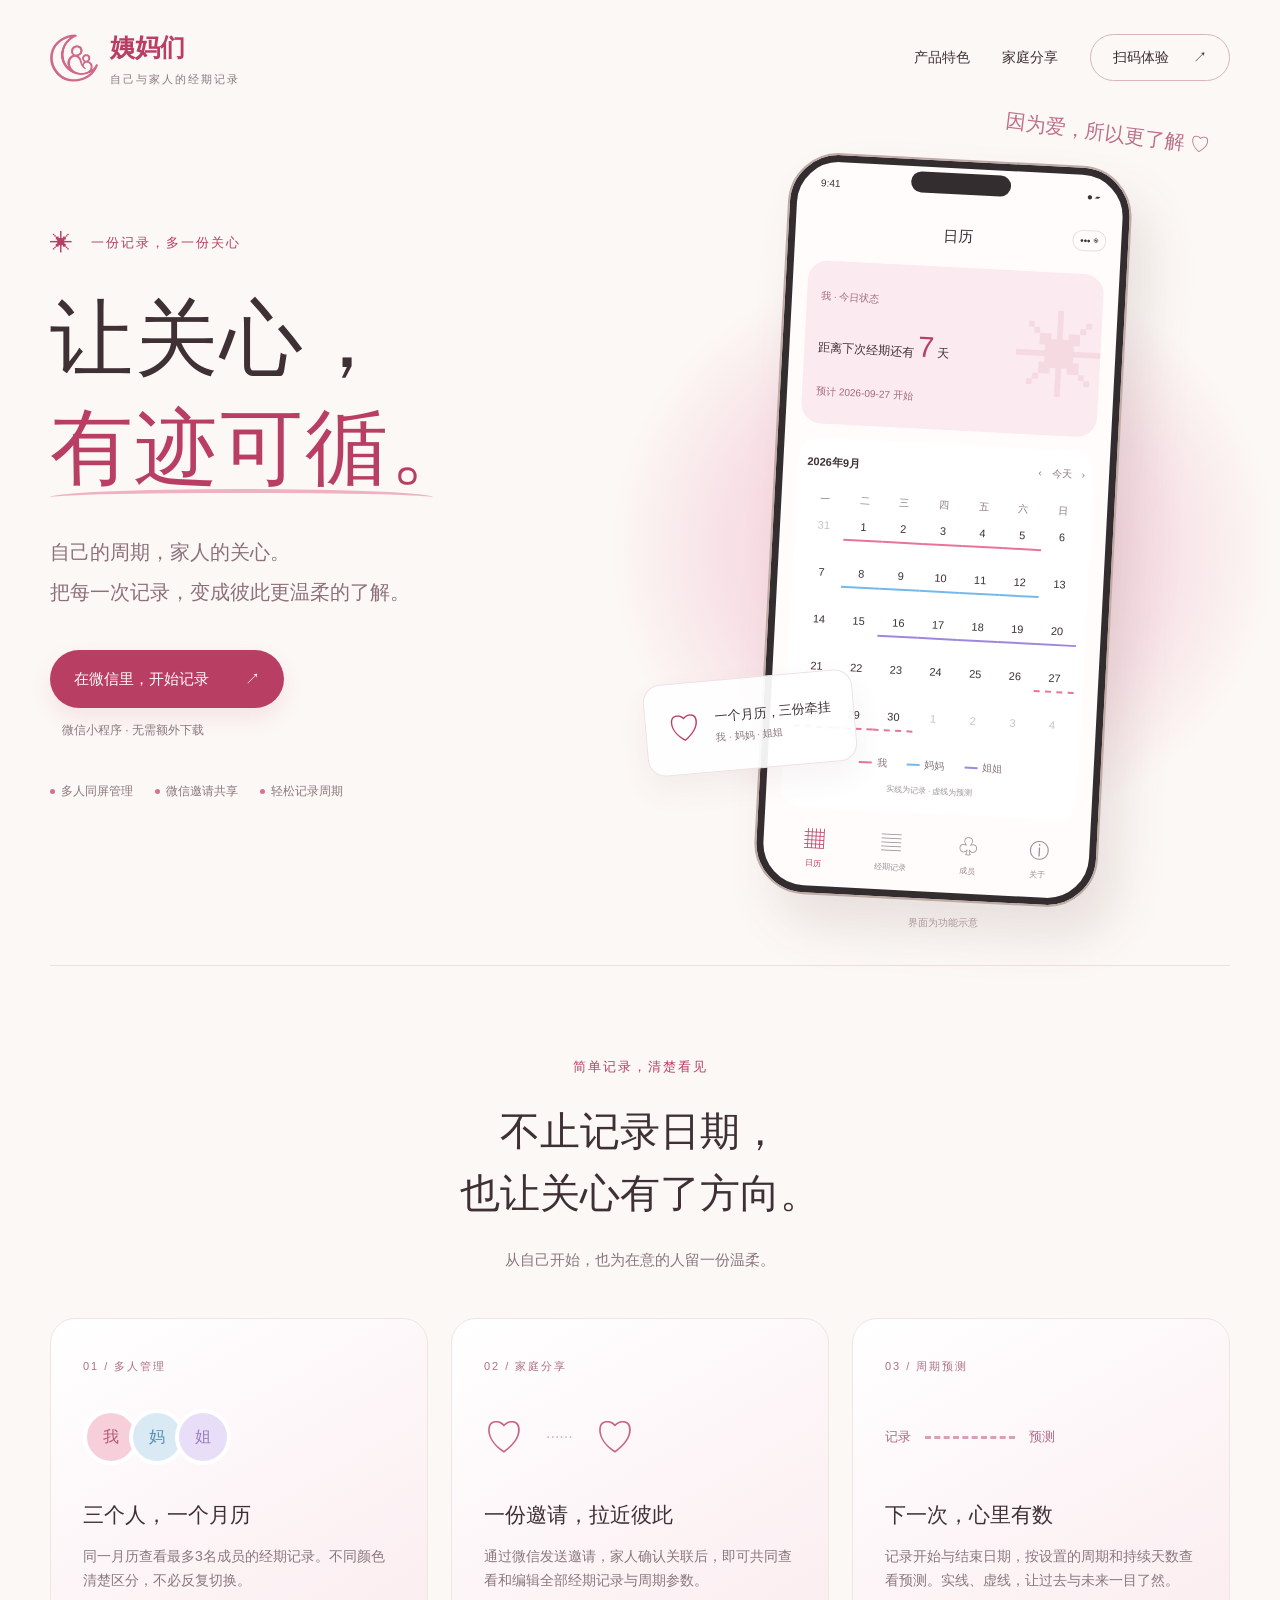
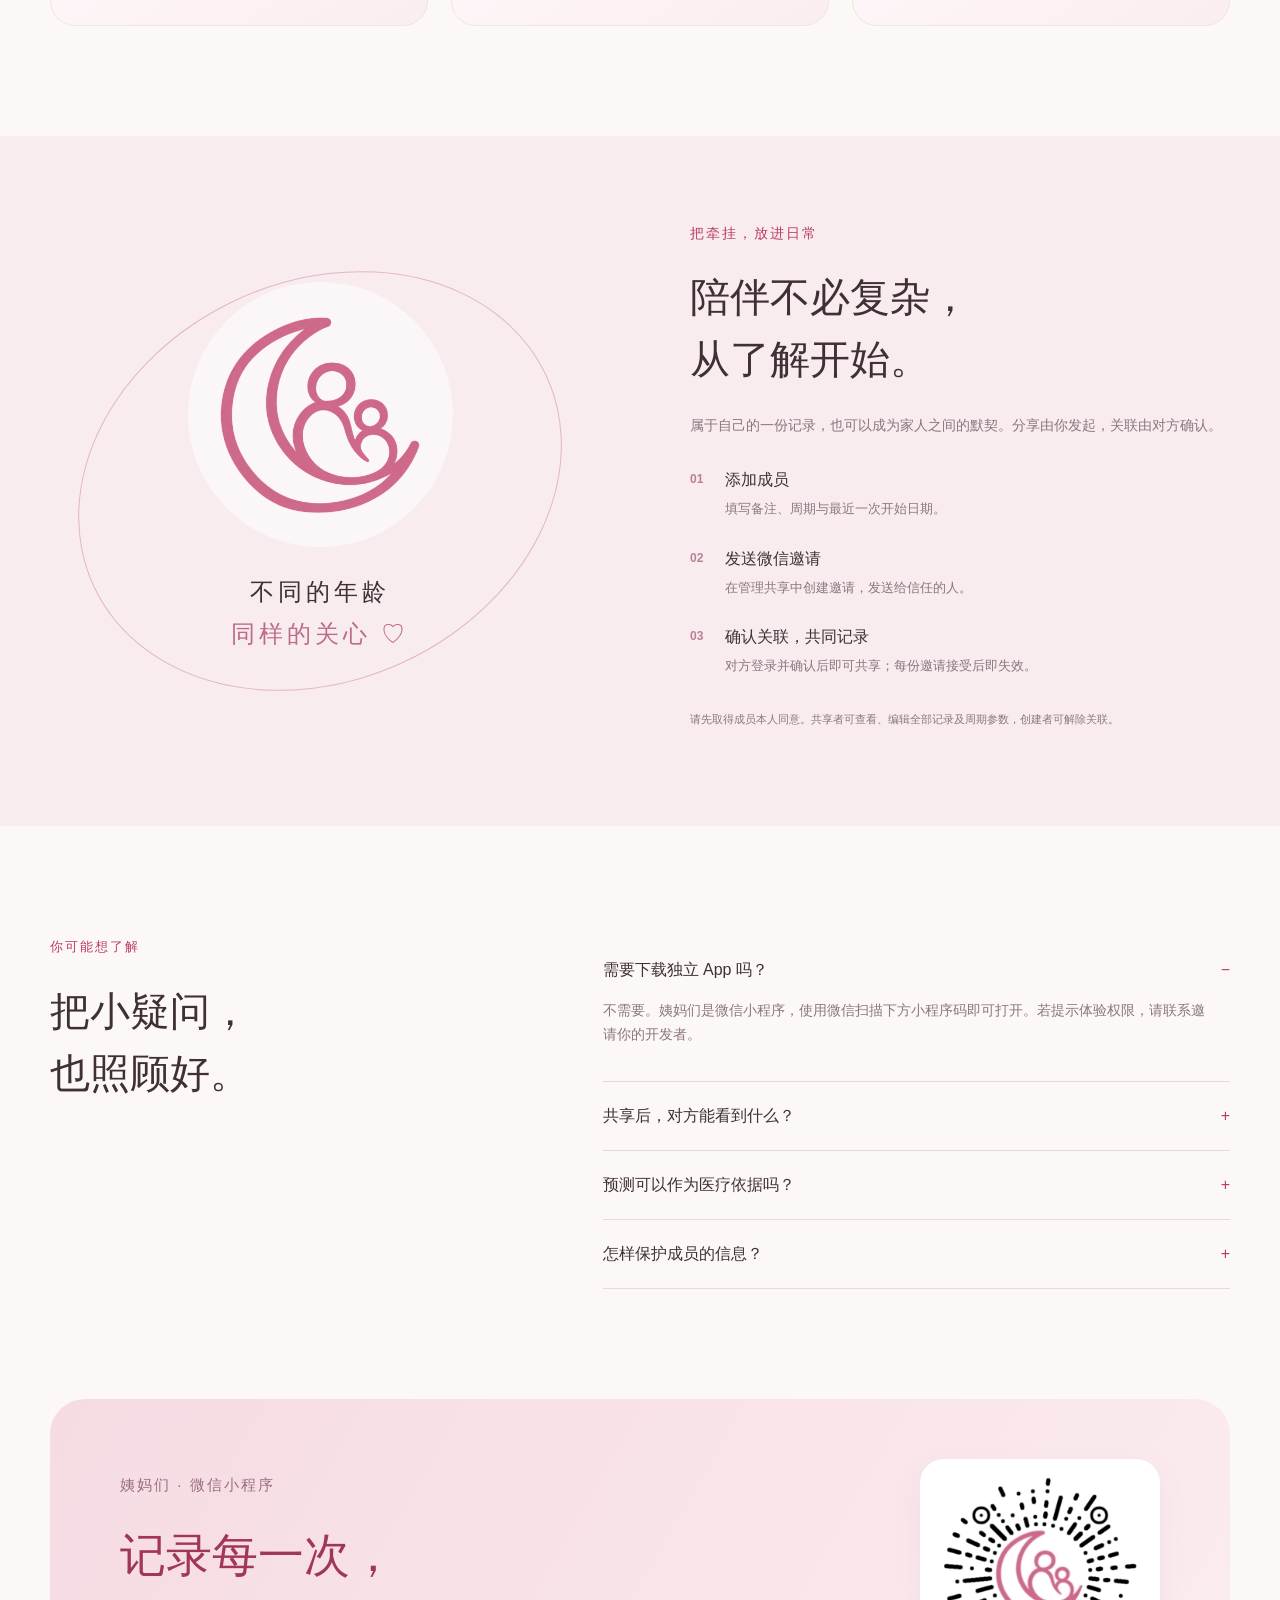
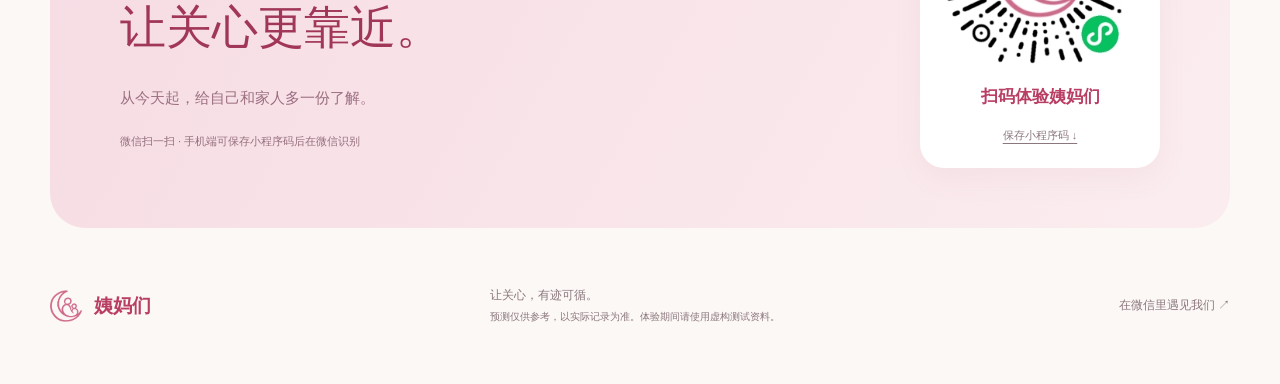
==== index.html @ f2dafbd8 "Launch Aunts product website with responsive design and mini-program code" ====
<!doctype html>
<html lang="zh-CN">
<head>
<meta charset="utf-8"><meta name="viewport" content="width=device-width, initial-scale=1">
<title>姨妈们 · 让关心，有迹可循｜多人经期记录微信小程序</title>
<meta name="description" content="姨妈们是一款温暖简洁的经期记录微信小程序，支持3名成员同屏管理、周期预测与微信邀请共享。记录自己与家人的周期，让关心更贴近。">
<meta name="theme-color" content="#fcf7f4"><link rel="canonical" href="http://aunts.21ido.com/">
<meta property="og:title" content="姨妈们 · 让关心，有迹可循"><meta property="og:description" content="一个月历，记录自己与家人的周期。多人管理，家庭分享。"><meta property="og:type" content="website"><meta property="og:image" content="http://aunts.21ido.com/assets/logo.png">
<link rel="icon" href="assets/logo.png"><link rel="stylesheet" href="styles.css"><script src="app.js" defer></script>
<script type="application/ld+json">{"@context":"https://schema.org","@type":"SoftwareApplication","name":"姨妈们","applicationCategory":"HealthApplication","operatingSystem":"微信","url":"http://aunts.21ido.com/","description":"支持多人管理、家庭分享与周期预测的经期记录微信小程序。"}</script>
</head>
<body>
<header class="header wrap"><a class="brand" href="#" aria-label="姨妈们首页"><img src="assets/logo.png" width="48" height="48" alt="姨妈们月牙与家人标志"><span>姨妈们<small>自己与家人的经期记录</small></span></a><nav aria-label="主导航"><a href="#features">产品特色</a><a href="#sharing">家庭分享</a><a class="nav-cta" href="#experience">扫码体验 <span>↗</span></a></nav></header>
<main>
<section class="hero wrap">
 <div class="hero-copy"><p class="eyebrow"><span class="spark">✳</span> 一份记录，多一份关心</p><h1>让关心，<br><em>有迹可循。</em></h1><p class="intro">自己的周期，家人的关心。<br>把每一次记录，变成彼此更温柔的了解。</p><div class="hero-actions"><a class="button" href="#experience">在微信里，开始记录 <span>↗</span></a><span class="quiet">微信小程序 · 无需额外下载</span></div><div class="mini-benefits"><span><i></i>多人同屏管理</span><span><i></i>微信邀请共享</span><span><i></i>轻松记录周期</span></div></div>
 <div class="hero-art"><div class="orb"></div><span class="handwriting">因为爱，所以更了解 ♡</span><div class="floating-note"><span class="note-icon">♡</span><div>一个月历，三份牵挂<small>我 · 妈妈 · 姐姐</small></div></div>
 <div class="phone" aria-label="姨妈们多人月历功能示意"><div class="phone-top"><span>9:41</span><div class="island"></div><span>● ▰</span></div><div class="phone-title">日历 <span>••• ◉</span></div><div class="status-card"><small>我 · 今日状态</small><p>距离下次经期还有 <strong>7</strong> 天</p><small>预计 2026-09-27 开始</small><span class="flower">✳</span></div><div class="calendar"><div class="month"><b>2026年9月</b><span>‹　今天　›</span></div><div class="weekdays"><span>一</span><span>二</span><span>三</span><span>四</span><span>五</span><span>六</span><span>日</span></div><div id="calendar-grid" class="calendar-grid" aria-label="示例：我9月1至5日、妈妈8至12日、姐姐16至20日；月底为预测"></div><div class="legend"><span><i class="pink"></i>我</span><span><i class="blue"></i>妈妈</span><span><i class="purple"></i>姐姐</span></div><p class="calendar-note">实线为记录 · 虚线为预测</p></div><div class="phone-tabs"><span class="active">▦<small>日历</small></span><span>▤<small>经期记录</small></span><span>♧<small>成员</small></span><span>ⓘ<small>关于</small></span></div></div><span class="art-caption">界面为功能示意</span></div>
</section>
<section class="features wrap" id="features"><div class="section-heading"><p class="eyebrow">简单记录，清楚看见</p><h2>不止记录日期，<br>也让关心有了方向。</h2><p>从自己开始，也为在意的人留一份温柔。</p></div><div class="feature-grid">
<article class="feature-card"><span class="feature-number">01 / 多人管理</span><div class="avatar-row"><span>我</span><span>妈</span><span>姐</span></div><h3>三个人，一个月历</h3><p>同一月历查看最多3名成员的经期记录。不同颜色清楚区分，不必反复切换。</p></article>
<article class="feature-card"><span class="feature-number">02 / 家庭分享</span><div class="share-art"><span>♡</span><i>······</i><span>♡</span></div><h3>一份邀请，拉近彼此</h3><p>通过微信发送邀请，家人确认关联后，即可共同查看和编辑全部经期记录与周期参数。</p></article>
<article class="feature-card"><span class="feature-number">03 / 周期预测</span><div class="timeline"><span>记录</span><i></i><span>预测</span></div><h3>下一次，心里有数</h3><p>记录开始与结束日期，按设置的周期和持续天数查看预测。实线、虚线，让过去与未来一目了然。</p></article>
</div></section>
<section class="sharing" id="sharing"><div class="wrap sharing-inner"><div class="sharing-visual" aria-hidden="true"><div class="moon"></div><div class="family-symbol"><img src="assets/logo.png" width="240" height="240" alt="" loading="lazy"></div><p>不同的年龄<br><em>同样的关心 ♡</em></p></div><div class="sharing-copy"><p class="eyebrow">把牵挂，放进日常</p><h2>陪伴不必复杂，<br>从了解开始。</h2><p>属于自己的一份记录，也可以成为家人之间的默契。分享由你发起，关联由对方确认。</p><ol><li><b>01</b><div><h3>添加成员</h3><p>填写备注、周期与最近一次开始日期。</p></div></li><li><b>02</b><div><h3>发送微信邀请</h3><p>在管理共享中创建邀请，发送给信任的人。</p></div></li><li><b>03</b><div><h3>确认关联，共同记录</h3><p>对方登录并确认后即可共享；每份邀请接受后即失效。</p></div></li></ol><p class="small-note">请先取得成员本人同意。共享者可查看、编辑全部记录及周期参数，创建者可解除关联。</p></div></div></section>
<section class="faq wrap"><div><p class="eyebrow">你可能想了解</p><h2>把小疑问，<br>也照顾好。</h2></div><div class="questions"><details open><summary>需要下载独立 App 吗？</summary><p>不需要。姨妈们是微信小程序，使用微信扫描下方小程序码即可打开。若提示体验权限，请联系邀请你的开发者。</p></details><details><summary>共享后，对方能看到什么？</summary><p>确认关联后，对方可以查看、编辑该成员全部经期记录和周期参数。你设置的成员备注和颜色仅自己可见。请只向信任的人发送邀请。</p></details><details><summary>预测可以作为医疗依据吗？</summary><p>不可以。预测按记录与设置计算，仅供日常参考，不用于诊断、避孕或其他医疗决策。</p></details><details><summary>怎样保护成员的信息？</summary><p>添加他人信息前请取得本人同意，共享前确认接收者身份。可在小程序内删除记录或解除共享，详细说明请查看小程序“关于”中的隐私说明。当前调试体验阶段请使用虚构资料。</p></details></div></section>
<section class="experience wrap" id="experience"><div><p class="eyebrow">姨妈们 · 微信小程序</p><h2>记录每一次，<br>让关心更靠近。</h2><p>从今天起，给自己和家人多一份了解。</p><span class="experience-tip">微信扫一扫 · 手机端可保存小程序码后在微信识别</span></div><div class="qr-card"><img src="assets/miniapp-code.jpg" alt="姨妈们微信小程序码，使用微信扫码体验" width="258" height="258" loading="lazy"><strong>扫码体验姨妈们</strong><a href="assets/miniapp-code.jpg" download="姨妈们小程序码.jpg">保存小程序码 ↓</a></div></section>
</main><footer class="wrap footer"><a class="brand" href="#"><img src="assets/logo.png" alt="" width="32" height="32"><span>姨妈们</span></a><p>让关心，有迹可循。<br><small>预测仅供参考，以实际记录为准。体验期间请使用虚构测试资料。</small></p><a href="#experience">在微信里遇见我们 ↗</a></footer>
</body></html>
---- styles.css ----
:root{--ink:#3e3035;--muted:#8b777e;--rose:#b93e64;--pink:#e77797;--bg:#fcf8f5}*{box-sizing:border-box}html{scroll-behavior:smooth;scroll-padding-top:30px}body{margin:0;background:var(--bg);color:var(--ink);font-family:-apple-system,BlinkMacSystemFont,"Segoe UI","PingFang SC","Microsoft YaHei",sans-serif;line-height:1.75}a{color:inherit;text-decoration:none}img{max-width:100%;height:auto}button,a,summary{-webkit-tap-highlight-color:transparent}a:focus-visible,summary:focus-visible{outline:3px solid var(--rose);outline-offset:6px}.wrap{width:min(1180px,calc(100% - 64px));margin:auto}.header{display:flex;align-items:center;justify-content:space-between;padding:26px 0;gap:24px}.brand{display:flex;align-items:center;gap:12px;font-size:25px;font-weight:700;color:var(--rose);white-space:nowrap}.brand small{display:block;font-size:11px;letter-spacing:2px;color:var(--muted);font-weight:400}.header nav{display:flex;gap:32px;align-items:center;font-size:14px}.nav-cta{border:1px solid #dab4bf;border-radius:30px;padding:10px 22px}.nav-cta span{margin-left:20px}.hero{display:grid;grid-template-columns:1fr 1fr;align-items:center;min-height:850px;gap:30px;padding-bottom:55px}.eyebrow{font-size:13px;letter-spacing:2px;color:var(--rose);font-weight:500;margin:0 0 22px}.spark{font-size:23px;vertical-align:middle;margin-right:10px}h1{font-family:"Songti SC",SimSun,serif;font-size:clamp(58px,6.5vw,86px);line-height:1.3;letter-spacing:2px;font-weight:500;margin:20px 0 30px}h1 em{font-style:normal;color:var(--rose);position:relative}h1 em:after{content:"";position:absolute;bottom:-12px;left:0;width:90%;height:13px;border-top:4px solid #edb3c0;border-radius:50%}.intro{font-size:20px;color:#8d707b;line-height:2}.hero-actions{display:flex;align-items:flex-start;flex-direction:column;gap:12px;margin-top:38px}.button{display:inline-flex;gap:36px;align-items:center;background:var(--rose);color:#fff;padding:16px 24px;border-radius:35px;font-size:15px;box-shadow:0 10px 22px #ba40641c;transition:transform .2s}.button:hover{transform:translateY(-3px)}.quiet{font-size:12px;color:var(--muted);padding-left:12px}.mini-benefits{display:flex;gap:22px;margin-top:40px;font-size:12px;color:var(--muted);flex-wrap:wrap}.mini-benefits i{display:inline-block;width:5px;height:5px;background:#d3738f;border-radius:50%;vertical-align:middle;margin-right:6px}.hero-art{position:relative;display:flex;justify-content:center;padding:45px 0 10px;isolation:isolate}.orb{position:absolute;inset:18% -7% 9%;background:radial-gradient(ellipse,#f4cad4 0,#f8e2e7 48%,transparent 72%);z-index:-1}.phone{width:340px;border:7px solid #342d30;outline:2px solid #bfaaa6;border-radius:49px;background:#fffcfb;padding:13px 15px 15px;box-shadow:20px 30px 50px #73545a26;transform:rotate(3deg)}.phone-top{display:flex;justify-content:space-between;align-items:center;font-size:10px;padding:0 8px;position:relative}.island{width:100px;height:21px;border-radius:14px;background:#342d30;position:absolute;top:-8px;left:calc(50% - 50px)}.phone-title{text-align:center;font-size:15px;margin:24px 0 18px;position:relative}.phone-title>span{position:absolute;right:0;font-size:10px;border:1px solid #e8e0e1;border-radius:20px;padding:1px 7px}.status-card{background:#fbeaf0;border-radius:20px;padding:20px 14px;position:relative;overflow:hidden}.status-card small{font-size:10px;color:#a46a7e}.status-card p{font-size:12px;position:relative;z-index:1;margin:8px 0}.status-card strong{font-size:29px;color:var(--rose);font-weight:400}.flower{position:absolute;right:-8px;top:6px;font-size:92px;color:#e9b7c653}.calendar{background:#fff;border-radius:20px;margin:14px 0;padding:15px 9px}.month{display:flex;justify-content:space-between;font-size:11px}.month span{color:var(--muted);font-size:10px}.weekdays,.calendar-grid{display:grid;grid-template-columns:repeat(7,1fr)}.weekdays{font-size:10px;color:var(--muted);text-align:center;margin-top:18px}.date{height:47px;position:relative;text-align:center;padding-top:9px;font-size:11px}.date.outside{color:#c9c1c4}.date:after{content:"";position:absolute;top:31px;left:0;right:0}.date.pink:after{border-top:2px solid #e87597}.date.blue:after{border-top:2px solid #75b9eb}.date.purple:after{border-top:2px solid #a087dc}.date.predicted:after{border-top-style:dashed}.legend{display:flex;justify-content:center;gap:20px;font-size:10px;color:#88757c;margin-top:9px}.legend span{display:flex;align-items:center;gap:5px}.legend i{width:13px;height:2px}.pink{--c:#e87597}.blue{--c:#75b9eb}.purple{--c:#a087dc}.legend i{background:var(--c)}.calendar-note{text-align:center;font-size:8px;color:#a09499;margin:10px 0 0}.phone-tabs{display:flex;justify-content:space-around;color:#9e8d94;text-align:center;font-size:20px}.phone-tabs small{display:block;font-size:8px}.phone-tabs .active{color:var(--rose)}.floating-note{position:absolute;bottom:140px;left:-10px;z-index:2;background:#ffffffed;padding:16px 22px;border:1px solid #f0e0e3;border-radius:18px;box-shadow:0 14px 30px #85566112;display:flex;align-items:center;gap:14px;font-size:13px;transform:rotate(-5deg)}.floating-note small{display:block;font-size:10px;color:var(--muted)}.note-icon{font-size:33px;color:var(--rose)}.handwriting{position:absolute;top:0;right:20px;color:#bd708a;font-family:cursive;font-size:20px;transform:rotate(7deg)}.art-caption{position:absolute;bottom:-23px;font-size:10px;color:#aa989d}.features{padding:90px 0 110px;border-top:1px solid #eddee0}.section-heading{text-align:center;margin-bottom:45px}h2{font-family:"Songti SC",SimSun,serif;font-size:40px;font-weight:500;line-height:1.55;margin:0 0 22px}.section-heading>p:last-child{color:var(--muted);font-size:15px}.feature-grid{display:grid;grid-template-columns:repeat(3,1fr);gap:23px}.feature-card{padding:32px;background:linear-gradient(150deg,#fff,#fbedf0);border:1px solid #f0e4e6;border-radius:25px}.feature-number{font-size:11px;letter-spacing:2px;color:#ac7184}.feature-card h3{font-size:21px;margin:24px 0 10px;font-weight:500}.feature-card p{font-size:14px;color:var(--muted);margin:0}.avatar-row,.share-art,.timeline{height:72px;margin-top:22px;display:flex;align-items:center}.avatar-row span{width:56px;height:56px;border:4px solid #fff;border-radius:50%;display:grid;place-items:center;background:#f6cfda;color:#b45977;margin-right:-10px}.avatar-row span:nth-child(2){background:#d9eaf5;color:#5592b6}.avatar-row span:nth-child(3){background:#e8def7;color:#9a7cbd}.share-art span{font-size:40px;color:#c56687}.share-art i{color:#d9b4c2;margin:0 22px}.timeline{gap:14px;color:#b66683;font-size:13px}.timeline i{width:90px;border-top:3px dashed #d9a0b5}.sharing{background:#f8ecef;padding:85px 0}.sharing-inner{display:grid;grid-template-columns:1fr 1fr;gap:100px;align-items:center}.sharing-visual{position:relative;min-height:440px;display:flex;align-items:center;justify-content:center;flex-direction:column}.moon{position:absolute;inset:20px;border:1px solid #e3b6c6;border-radius:50%;transform:rotate(-25deg)}.family-symbol{background:#fff8;width:265px;height:265px;display:grid;place-items:center;border-radius:50%;z-index:1}.family-symbol img{width:200px}.sharing-visual p{text-align:center;font-family:"Songti SC",SimSun,serif;font-size:24px;z-index:1;letter-spacing:4px}.sharing-visual em{font-style:normal;color:#bd6b88}.sharing-copy>p{color:var(--muted);font-size:14px}.sharing-copy .eyebrow{color:var(--rose)}ol{padding:0;list-style:none;margin:28px 0}li{display:flex;gap:22px;margin-top:20px}li>b{color:#bc8096;font-size:12px;padding-top:3px}li h3{margin:0;font-size:16px;font-weight:500}li p{font-size:13px;color:var(--muted);margin:4px 0}.sharing-copy .small-note{font-size:11px;line-height:1.8}.faq{padding:110px 0;display:grid;grid-template-columns:1fr 1.3fr;gap:70px}details{border-bottom:1px solid #e7dadd;padding:20px 0}summary{cursor:pointer;font-size:16px;list-style:none;display:flex;justify-content:space-between;gap:20px}summary:after{content:"+";color:var(--rose)}details[open] summary:after{content:"−"}details p{font-size:14px;color:var(--muted);padding-right:25px}.experience{background:linear-gradient(120deg,#f6dbe3,#fbedef);padding:60px 70px;border-radius:35px;display:flex;justify-content:space-between;gap:40px;align-items:center}.experience h2{font-size:46px;color:#a13758}.experience p{color:#9b6e80;font-size:15px}.experience-tip{font-size:11px;color:#946f7d}.qr-card{background:white;padding:15px 20px 20px;border-radius:24px;flex:0 0 240px;text-align:center;box-shadow:0 10px 30px #a55f7610}.qr-card img{display:block;width:210px}.qr-card strong{display:block;font-size:17px;color:var(--rose);margin:8px 0}.qr-card a{font-size:11px;color:var(--muted);text-decoration:underline;text-underline-offset:4px}.footer{padding:45px 0;display:flex;align-items:center;justify-content:space-between;gap:25px;font-size:12px;color:var(--muted)}.footer .brand{font-size:19px}.footer p{font-size:12px}.footer small{font-size:10px}
@media(max-width:900px){.wrap{width:calc(100% - 40px)}.header nav{gap:18px}.brand small{display:none}.hero{gap:10px}.phone{width:300px}.floating-note{left:-10px;bottom:85px;padding:12px}.mini-benefits{gap:12px}h1{font-size:60px}.feature-card{padding:24px}.sharing-inner{gap:35px}.experience{padding:40px}.faq{gap:35px}.handwriting{font-size:16px}}
@media(max-width:640px){.header{padding:20px 0}.brand{font-size:22px;gap:8px}.brand img{width:37px}.header nav>a:not(.nav-cta){display:none}.nav-cta{padding:8px 15px;font-size:12px}.nav-cta span{margin-left:8px}.hero{grid-template-columns:1fr;text-align:center;padding:40px 0 60px;gap:40px;min-height:0}h1{font-size:60px;letter-spacing:0}.intro{font-size:16px}.hero-actions{align-items:center;margin-top:25px}.mini-benefits{justify-content:center;margin-top:25px;font-size:11px}.hero-art{padding-top:38px;padding-bottom:20px}.phone{width:300px;transform:rotate(2deg)}.floating-note{left:0;bottom:100px;text-align:left;font-size:11px}.handwriting{right:5px}.orb{inset:15% 0 8%}.features{padding:60px 0}.feature-grid{grid-template-columns:1fr;gap:16px}.feature-card{padding:26px}.feature-card h3{margin-top:12px}.avatar-row,.share-art,.timeline{height:55px;margin-top:12px}h2{font-size:32px}.sharing{padding:45px 0}.sharing-inner{grid-template-columns:1fr;gap:20px}.sharing-visual{min-height:310px}.family-symbol{width:190px;height:190px}.family-symbol img{width:150px}.sharing-visual p{font-size:20px}.moon{inset:0 30px}.sharing-copy{padding:20px 5px}.faq{grid-template-columns:1fr;padding:60px 0;gap:10px}.faq h2 br{display:none}.experience{padding:35px 24px;flex-direction:column;text-align:center;border-radius:26px;gap:25px}.experience h2{font-size:35px}.experience-tip{display:block}.qr-card{flex-basis:auto}.footer{flex-direction:column;text-align:center;gap:6px;padding:35px 0}.footer p{margin:8px 0}.eyebrow{font-size:11px}.header{gap:10px}}
@media(prefers-reduced-motion:reduce){html{scroll-behavior:auto}.button{transition:none}}
@media(max-width:640px){.moon{inset:12px 48px;}}
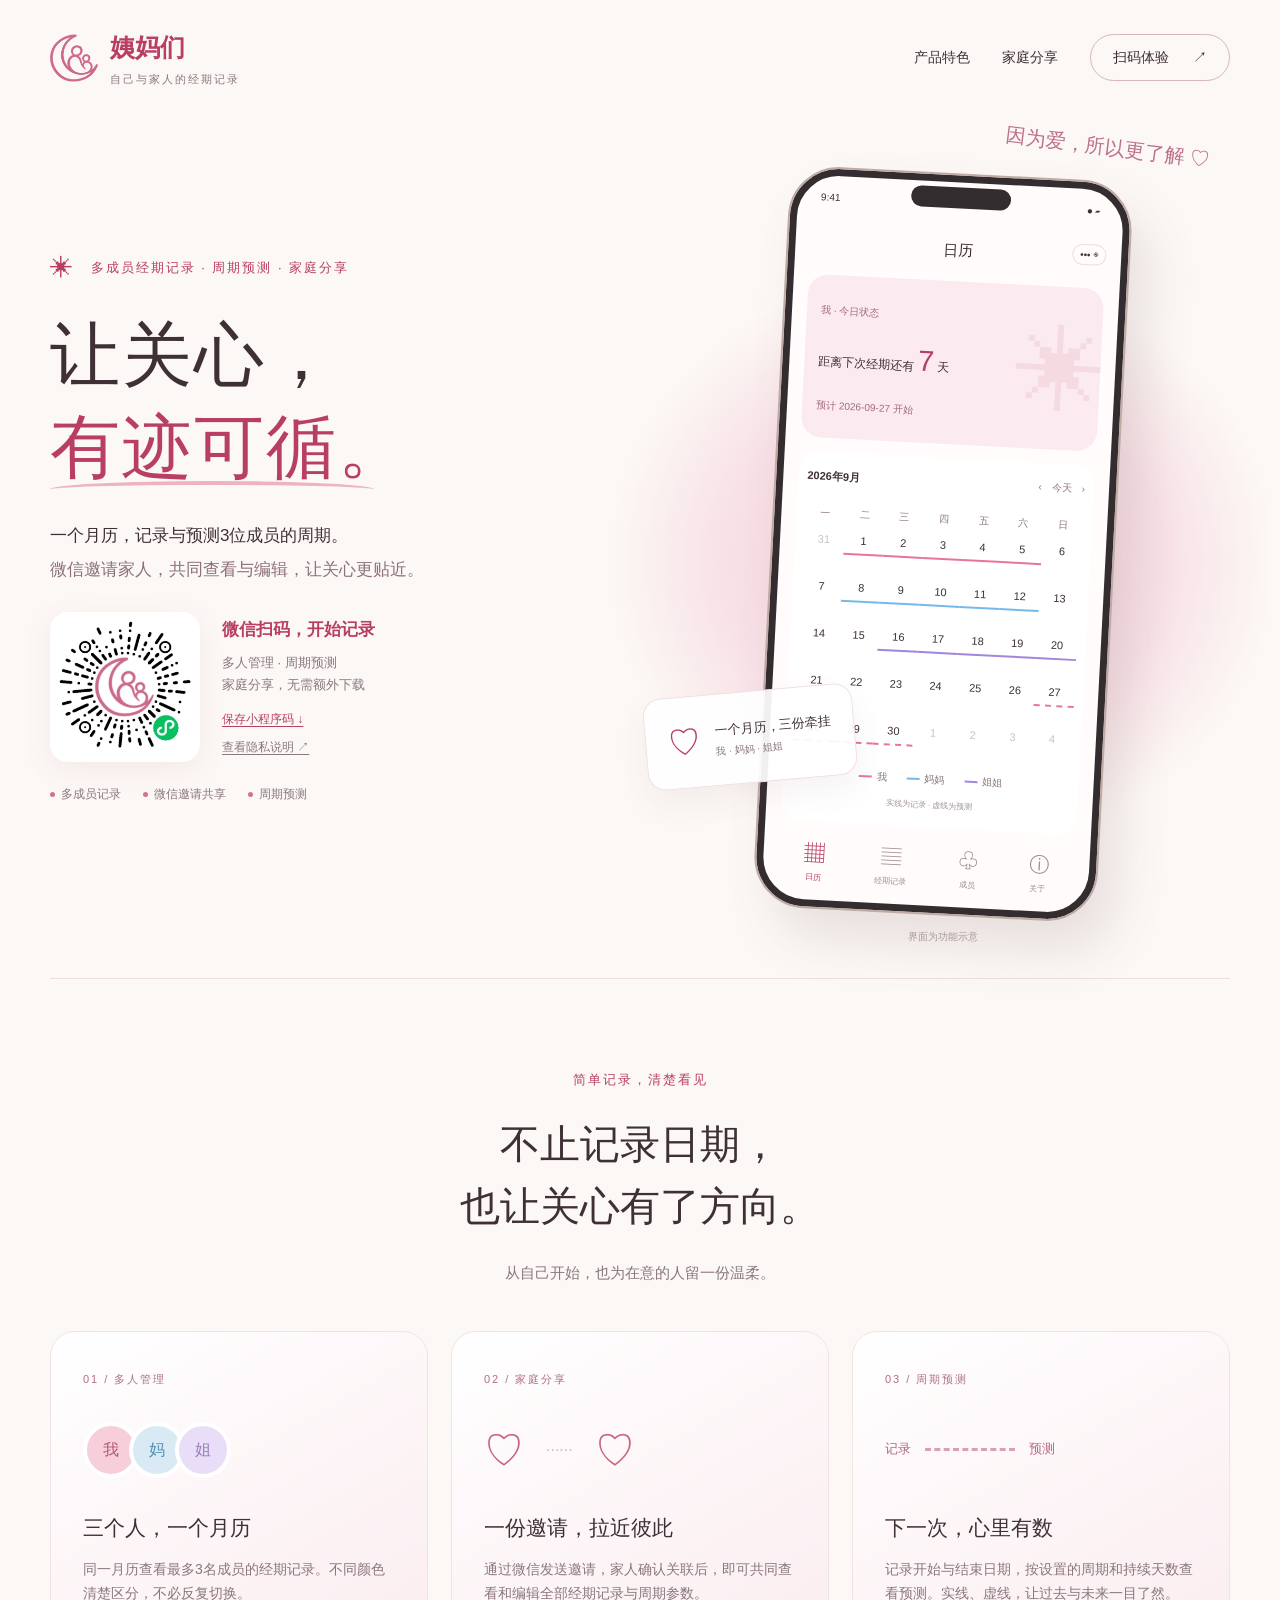
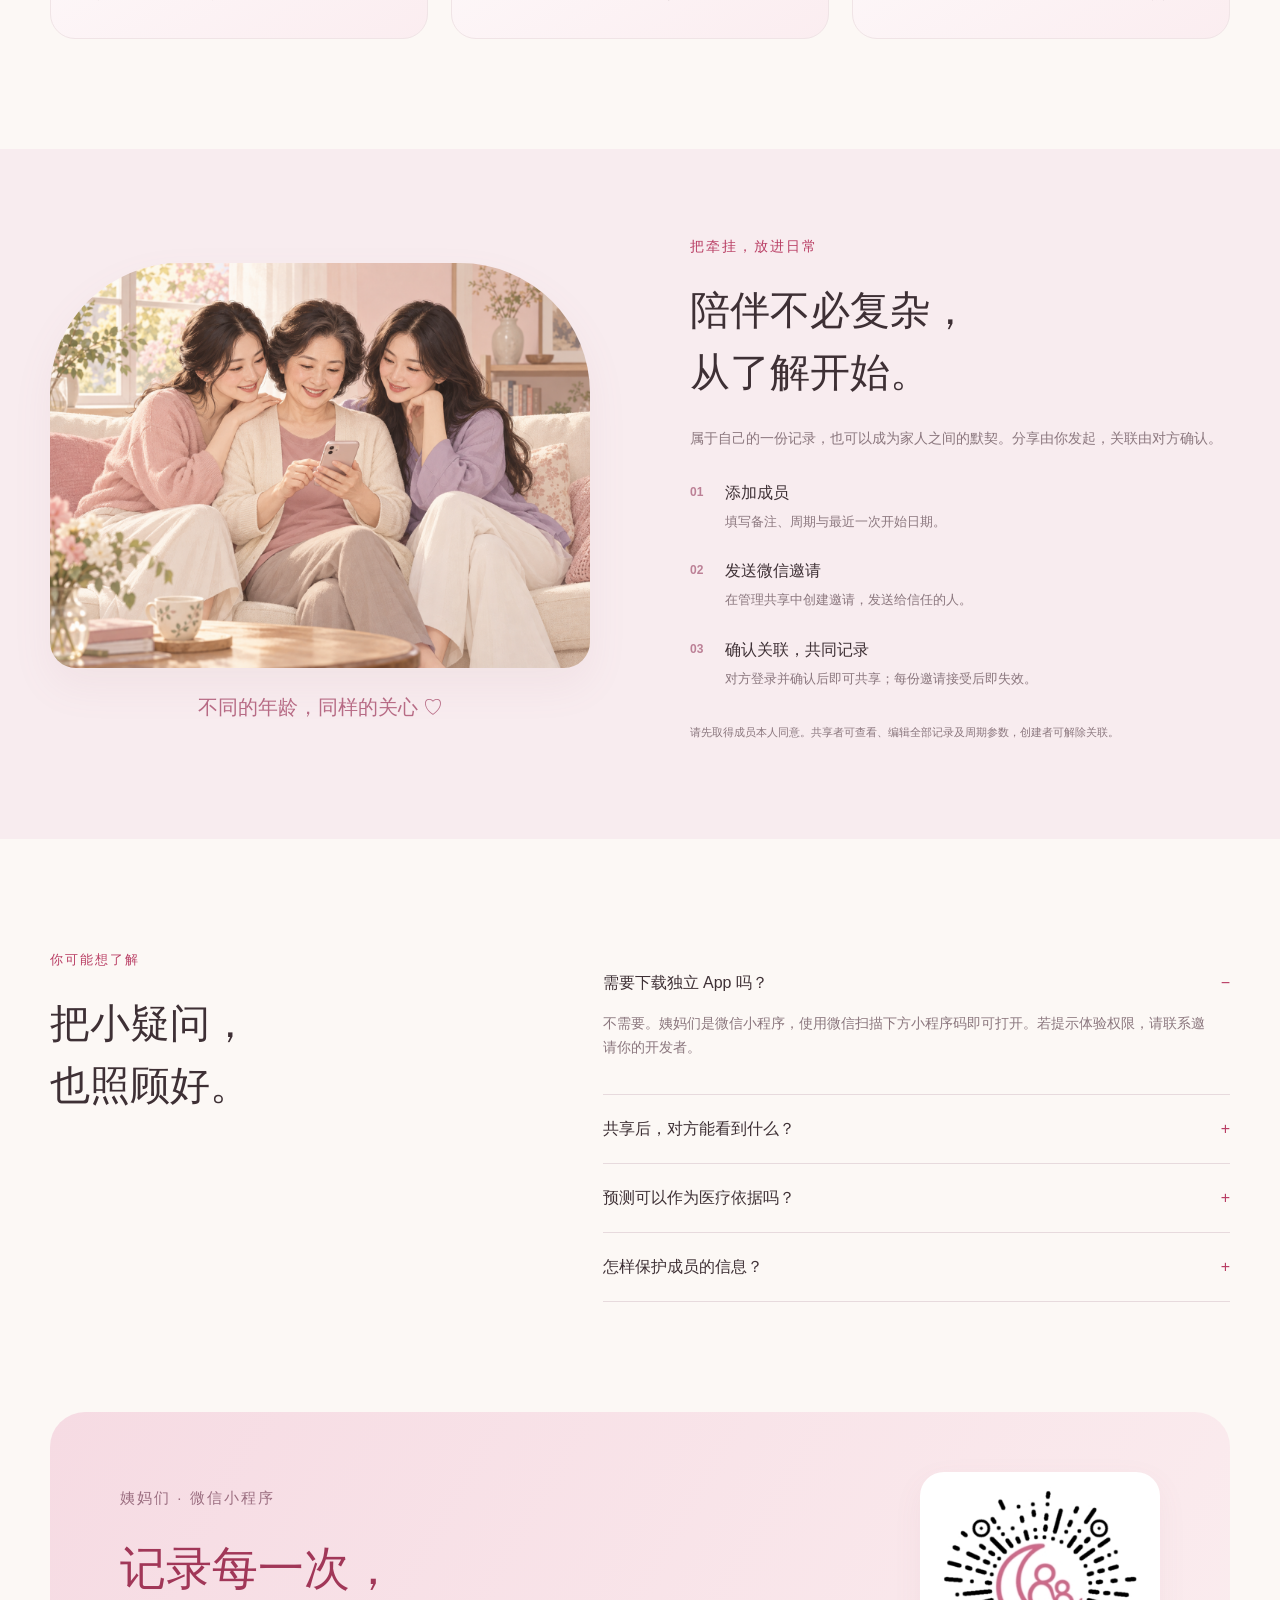
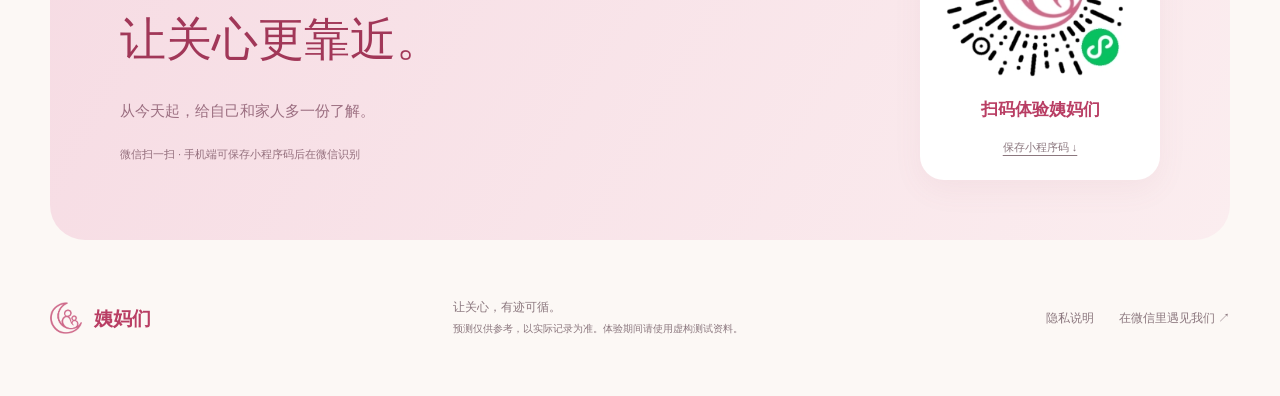
==== commit a8a4c90e: "Highlight multi-member forecasts, add hero QR and privacy page" ====
--- a/index.html
+++ b/index.html
@@ -13,7 +13,7 @@
 <header class="header wrap"><a class="brand" href="#" aria-label="姨妈们首页"><img src="assets/logo.png" width="48" height="48" alt="姨妈们月牙与家人标志"><span>姨妈们<small>自己与家人的经期记录</small></span></a><nav aria-label="主导航"><a href="#features">产品特色</a><a href="#sharing">家庭分享</a><a class="nav-cta" href="#experience">扫码体验 <span>↗</span></a></nav></header>
 <main>
 <section class="hero wrap">
- <div class="hero-copy"><p class="eyebrow"><span class="spark">✳</span> 一份记录，多一份关心</p><h1>让关心，<br><em>有迹可循。</em></h1><p class="intro">自己的周期，家人的关心。<br>把每一次记录，变成彼此更温柔的了解。</p><div class="hero-actions"><a class="button" href="#experience">在微信里，开始记录 <span>↗</span></a><span class="quiet">微信小程序 · 无需额外下载</span></div><div class="mini-benefits"><span><i></i>多人同屏管理</span><span><i></i>微信邀请共享</span><span><i></i>轻松记录周期</span></div></div>
+ <div class="hero-copy"><p class="eyebrow"><span class="spark">✳</span> 多成员经期记录 · 周期预测 · 家庭分享</p><h1>让关心，<br><em>有迹可循。</em></h1><p class="intro"><strong>一个月历，记录与预测3位成员的周期。</strong><br>微信邀请家人，共同查看与编辑，让关心更贴近。</p><div class="hero-scan"><img src="assets/miniapp-code.jpg" alt="姨妈们小程序码，微信扫码体验多人经期记录与预测" width="150" height="150"><div><strong>微信扫码，开始记录</strong><p>多人管理 · 周期预测<br>家庭分享，无需额外下载</p><a href="assets/miniapp-code.jpg" download="姨妈们小程序码.jpg">保存小程序码 ↓</a><a class="privacy-link" href="privacy.html">查看隐私说明 ↗</a></div></div><div class="mini-benefits"><span><i></i>多成员记录</span><span><i></i>微信邀请共享</span><span><i></i>周期预测</span></div></div>
  <div class="hero-art"><div class="orb"></div><span class="handwriting">因为爱，所以更了解 ♡</span><div class="floating-note"><span class="note-icon">♡</span><div>一个月历，三份牵挂<small>我 · 妈妈 · 姐姐</small></div></div>
  <div class="phone" aria-label="姨妈们多人月历功能示意"><div class="phone-top"><span>9:41</span><div class="island"></div><span>● ▰</span></div><div class="phone-title">日历 <span>••• ◉</span></div><div class="status-card"><small>我 · 今日状态</small><p>距离下次经期还有 <strong>7</strong> 天</p><small>预计 2026-09-27 开始</small><span class="flower">✳</span></div><div class="calendar"><div class="month"><b>2026年9月</b><span>‹　今天　›</span></div><div class="weekdays"><span>一</span><span>二</span><span>三</span><span>四</span><span>五</span><span>六</span><span>日</span></div><div id="calendar-grid" class="calendar-grid" aria-label="示例：我9月1至5日、妈妈8至12日、姐姐16至20日；月底为预测"></div><div class="legend"><span><i class="pink"></i>我</span><span><i class="blue"></i>妈妈</span><span><i class="purple"></i>姐姐</span></div><p class="calendar-note">实线为记录 · 虚线为预测</p></div><div class="phone-tabs"><span class="active">▦<small>日历</small></span><span>▤<small>经期记录</small></span><span>♧<small>成员</small></span><span>ⓘ<small>关于</small></span></div></div><span class="art-caption">界面为功能示意</span></div>
 </section>
@@ -22,8 +22,8 @@
 <article class="feature-card"><span class="feature-number">02 / 家庭分享</span><div class="share-art"><span>♡</span><i>······</i><span>♡</span></div><h3>一份邀请，拉近彼此</h3><p>通过微信发送邀请，家人确认关联后，即可共同查看和编辑全部经期记录与周期参数。</p></article>
 <article class="feature-card"><span class="feature-number">03 / 周期预测</span><div class="timeline"><span>记录</span><i></i><span>预测</span></div><h3>下一次，心里有数</h3><p>记录开始与结束日期，按设置的周期和持续天数查看预测。实线、虚线，让过去与未来一目了然。</p></article>
 </div></section>
-<section class="sharing" id="sharing"><div class="wrap sharing-inner"><div class="sharing-visual" aria-hidden="true"><div class="moon"></div><div class="family-symbol"><img src="assets/logo.png" width="240" height="240" alt="" loading="lazy"></div><p>不同的年龄<br><em>同样的关心 ♡</em></p></div><div class="sharing-copy"><p class="eyebrow">把牵挂，放进日常</p><h2>陪伴不必复杂，<br>从了解开始。</h2><p>属于自己的一份记录，也可以成为家人之间的默契。分享由你发起，关联由对方确认。</p><ol><li><b>01</b><div><h3>添加成员</h3><p>填写备注、周期与最近一次开始日期。</p></div></li><li><b>02</b><div><h3>发送微信邀请</h3><p>在管理共享中创建邀请，发送给信任的人。</p></div></li><li><b>03</b><div><h3>确认关联，共同记录</h3><p>对方登录并确认后即可共享；每份邀请接受后即失效。</p></div></li></ol><p class="small-note">请先取得成员本人同意。共享者可查看、编辑全部记录及周期参数，创建者可解除关联。</p></div></div></section>
-<section class="faq wrap"><div><p class="eyebrow">你可能想了解</p><h2>把小疑问，<br>也照顾好。</h2></div><div class="questions"><details open><summary>需要下载独立 App 吗？</summary><p>不需要。姨妈们是微信小程序，使用微信扫描下方小程序码即可打开。若提示体验权限，请联系邀请你的开发者。</p></details><details><summary>共享后，对方能看到什么？</summary><p>确认关联后，对方可以查看、编辑该成员全部经期记录和周期参数。你设置的成员备注和颜色仅自己可见。请只向信任的人发送邀请。</p></details><details><summary>预测可以作为医疗依据吗？</summary><p>不可以。预测按记录与设置计算，仅供日常参考，不用于诊断、避孕或其他医疗决策。</p></details><details><summary>怎样保护成员的信息？</summary><p>添加他人信息前请取得本人同意，共享前确认接收者身份。可在小程序内删除记录或解除共享，详细说明请查看小程序“关于”中的隐私说明。当前调试体验阶段请使用虚构资料。</p></details></div></section>
+<section class="sharing" id="sharing"><div class="wrap sharing-inner"><figure class="sharing-visual family-photo"><img src="assets/family.png" alt="母亲与两位成年女儿在沙发上一起看手机，温馨分享日常" width="1024" height="768" loading="lazy"><figcaption>不同的年龄，同样的关心 ♡</figcaption></figure><div class="sharing-copy"><p class="eyebrow">把牵挂，放进日常</p><h2>陪伴不必复杂，<br>从了解开始。</h2><p>属于自己的一份记录，也可以成为家人之间的默契。分享由你发起，关联由对方确认。</p><ol><li><b>01</b><div><h3>添加成员</h3><p>填写备注、周期与最近一次开始日期。</p></div></li><li><b>02</b><div><h3>发送微信邀请</h3><p>在管理共享中创建邀请，发送给信任的人。</p></div></li><li><b>03</b><div><h3>确认关联，共同记录</h3><p>对方登录并确认后即可共享；每份邀请接受后即失效。</p></div></li></ol><p class="small-note">请先取得成员本人同意。共享者可查看、编辑全部记录及周期参数，创建者可解除关联。</p></div></div></section>
+<section class="faq wrap"><div><p class="eyebrow">你可能想了解</p><h2>把小疑问，<br>也照顾好。</h2></div><div class="questions"><details open><summary>需要下载独立 App 吗？</summary><p>不需要。姨妈们是微信小程序，使用微信扫描下方小程序码即可打开。若提示体验权限，请联系邀请你的开发者。</p></details><details><summary>共享后，对方能看到什么？</summary><p>确认关联后，对方可以查看、编辑该成员全部经期记录和周期参数。你设置的成员备注和颜色仅自己可见。请只向信任的人发送邀请。</p></details><details><summary>预测可以作为医疗依据吗？</summary><p>不可以。预测按记录与设置计算，仅供日常参考，不用于诊断、避孕或其他医疗决策。</p></details><details><summary>怎样保护成员的信息？</summary><p>添加他人信息前请取得本人同意，共享前确认接收者身份。可在小程序内删除记录或解除共享，详细说明请阅读<a class="text-link" href="privacy.html">隐私说明</a>。当前调试体验阶段请使用虚构资料。</p></details></div></section>
 <section class="experience wrap" id="experience"><div><p class="eyebrow">姨妈们 · 微信小程序</p><h2>记录每一次，<br>让关心更靠近。</h2><p>从今天起，给自己和家人多一份了解。</p><span class="experience-tip">微信扫一扫 · 手机端可保存小程序码后在微信识别</span></div><div class="qr-card"><img src="assets/miniapp-code.jpg" alt="姨妈们微信小程序码，使用微信扫码体验" width="258" height="258" loading="lazy"><strong>扫码体验姨妈们</strong><a href="assets/miniapp-code.jpg" download="姨妈们小程序码.jpg">保存小程序码 ↓</a></div></section>
-</main><footer class="wrap footer"><a class="brand" href="#"><img src="assets/logo.png" alt="" width="32" height="32"><span>姨妈们</span></a><p>让关心，有迹可循。<br><small>预测仅供参考，以实际记录为准。体验期间请使用虚构测试资料。</small></p><a href="#experience">在微信里遇见我们 ↗</a></footer>
+</main><footer class="wrap footer"><a class="brand" href="#"><img src="assets/logo.png" alt="" width="32" height="32"><span>姨妈们</span></a><p>让关心，有迹可循。<br><small>预测仅供参考，以实际记录为准。体验期间请使用虚构测试资料。</small></p><div class="footer-links"><a href="privacy.html">隐私说明</a><a href="#experience">在微信里遇见我们 ↗</a></div></footer>
 </body></html>
--- a/styles.css
+++ b/styles.css
@@ -3,3 +3,7 @@
 @media(max-width:640px){.header{padding:20px 0}.brand{font-size:22px;gap:8px}.brand img{width:37px}.header nav>a:not(.nav-cta){display:none}.nav-cta{padding:8px 15px;font-size:12px}.nav-cta span{margin-left:8px}.hero{grid-template-columns:1fr;text-align:center;padding:40px 0 60px;gap:40px;min-height:0}h1{font-size:60px;letter-spacing:0}.intro{font-size:16px}.hero-actions{align-items:center;margin-top:25px}.mini-benefits{justify-content:center;margin-top:25px;font-size:11px}.hero-art{padding-top:38px;padding-bottom:20px}.phone{width:300px;transform:rotate(2deg)}.floating-note{left:0;bottom:100px;text-align:left;font-size:11px}.handwriting{right:5px}.orb{inset:15% 0 8%}.features{padding:60px 0}.feature-grid{grid-template-columns:1fr;gap:16px}.feature-card{padding:26px}.feature-card h3{margin-top:12px}.avatar-row,.share-art,.timeline{height:55px;margin-top:12px}h2{font-size:32px}.sharing{padding:45px 0}.sharing-inner{grid-template-columns:1fr;gap:20px}.sharing-visual{min-height:310px}.family-symbol{width:190px;height:190px}.family-symbol img{width:150px}.sharing-visual p{font-size:20px}.moon{inset:0 30px}.sharing-copy{padding:20px 5px}.faq{grid-template-columns:1fr;padding:60px 0;gap:10px}.faq h2 br{display:none}.experience{padding:35px 24px;flex-direction:column;text-align:center;border-radius:26px;gap:25px}.experience h2{font-size:35px}.experience-tip{display:block}.qr-card{flex-basis:auto}.footer{flex-direction:column;text-align:center;gap:6px;padding:35px 0}.footer p{margin:8px 0}.eyebrow{font-size:11px}.header{gap:10px}}
 @media(prefers-reduced-motion:reduce){html{scroll-behavior:auto}.button{transition:none}}
 @media(max-width:640px){.moon{inset:12px 48px;}}
+
+/* First-screen discovery and privacy */
+.hero{min-height:700px;padding-top:15px}.hero h1{font-size:clamp(54px,5.5vw,74px);margin:15px 0 25px}.hero .intro{font-size:17px}.intro strong{font-weight:500;color:var(--ink)}.hero-scan{display:flex;align-items:center;gap:22px;margin-top:25px}.hero-scan>img{width:150px;height:150px;padding:7px;background:#fff;border-radius:18px;box-shadow:0 8px 28px #ad627619}.hero-scan strong{font-size:17px;color:var(--rose)}.hero-scan p{font-size:13px;color:var(--muted);margin:7px 0}.hero-scan a{font-size:12px;color:var(--rose);text-decoration:underline;text-underline-offset:3px}.hero-scan .privacy-link{display:block;color:var(--muted);margin-top:5px}.mini-benefits{margin-top:22px}.family-photo{margin:0;min-height:0;display:block}.family-photo img{display:block;width:100%;border-radius:130px 130px 26px 26px;box-shadow:0 18px 40px #a8708514}.family-photo figcaption{text-align:center;color:#b76b85;font-family:serif;font-size:20px;padding-top:22px}.footer-links{display:flex;gap:25px}.text-link{text-decoration:underline;text-underline-offset:4px;color:var(--rose)}.privacy-page{max-width:850px;padding:45px 0 80px}.privacy-page h1{font-size:30px;line-height:1.6}.privacy-page>p:not(.eyebrow){font-size:16px;line-height:2.1;margin:26px 0}.privacy-page>a{display:inline-block;margin-top:25px}
+@media(max-width:640px){.hero{padding-top:18px;gap:35px}.hero h1{font-size:48px;line-height:1.2;margin:10px 0 22px}.hero .eyebrow{letter-spacing:1px;font-size:10px;margin-bottom:12px}.hero .intro{font-size:14px;line-height:1.9}.hero-scan{justify-content:center;text-align:left;gap:15px;margin-top:20px}.hero-scan>img{width:142px;height:142px}.hero-scan strong{font-size:15px}.hero-scan p{font-size:11px}.hero .mini-benefits{margin-top:20px}.sharing-visual.family-photo{min-height:0}.privacy-page{padding-top:20px}.privacy-page h1{font-size:25px}.privacy-page>p:not(.eyebrow){font-size:15px}.footer-links{gap:20px}}
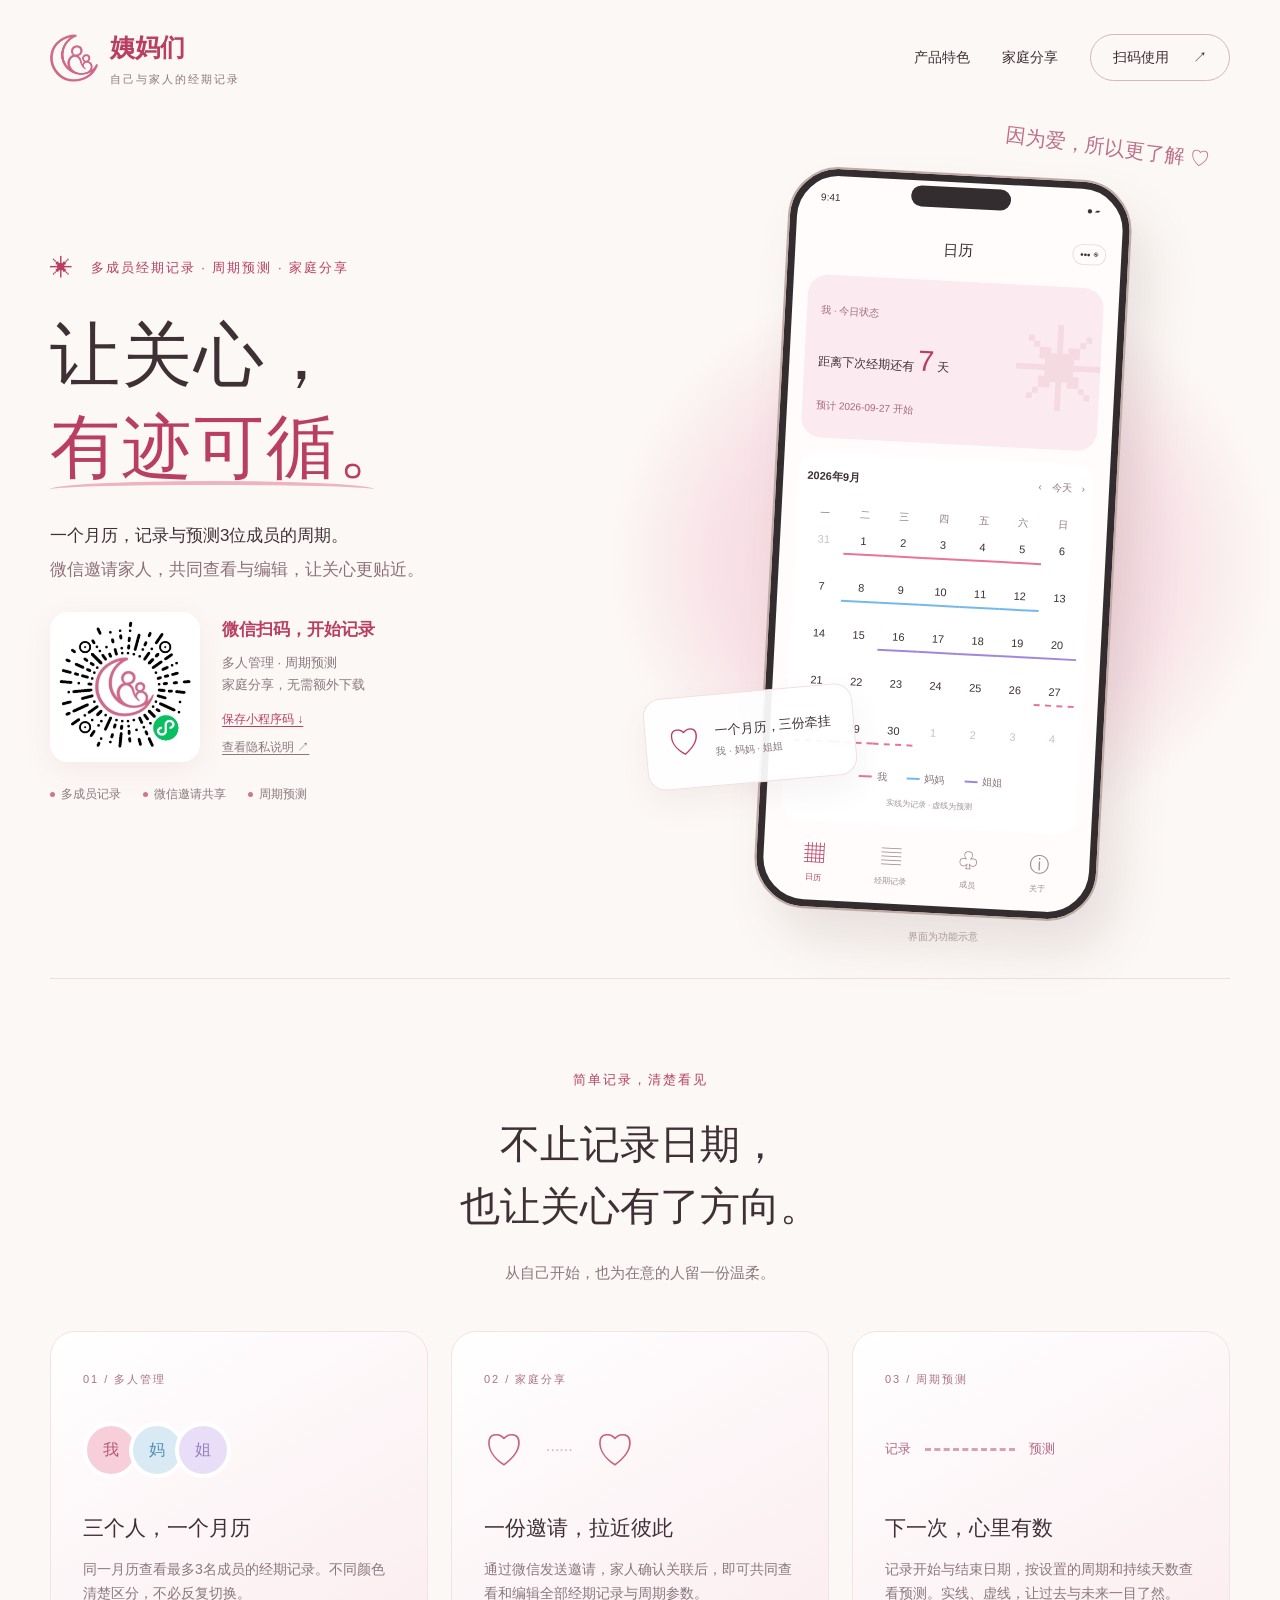
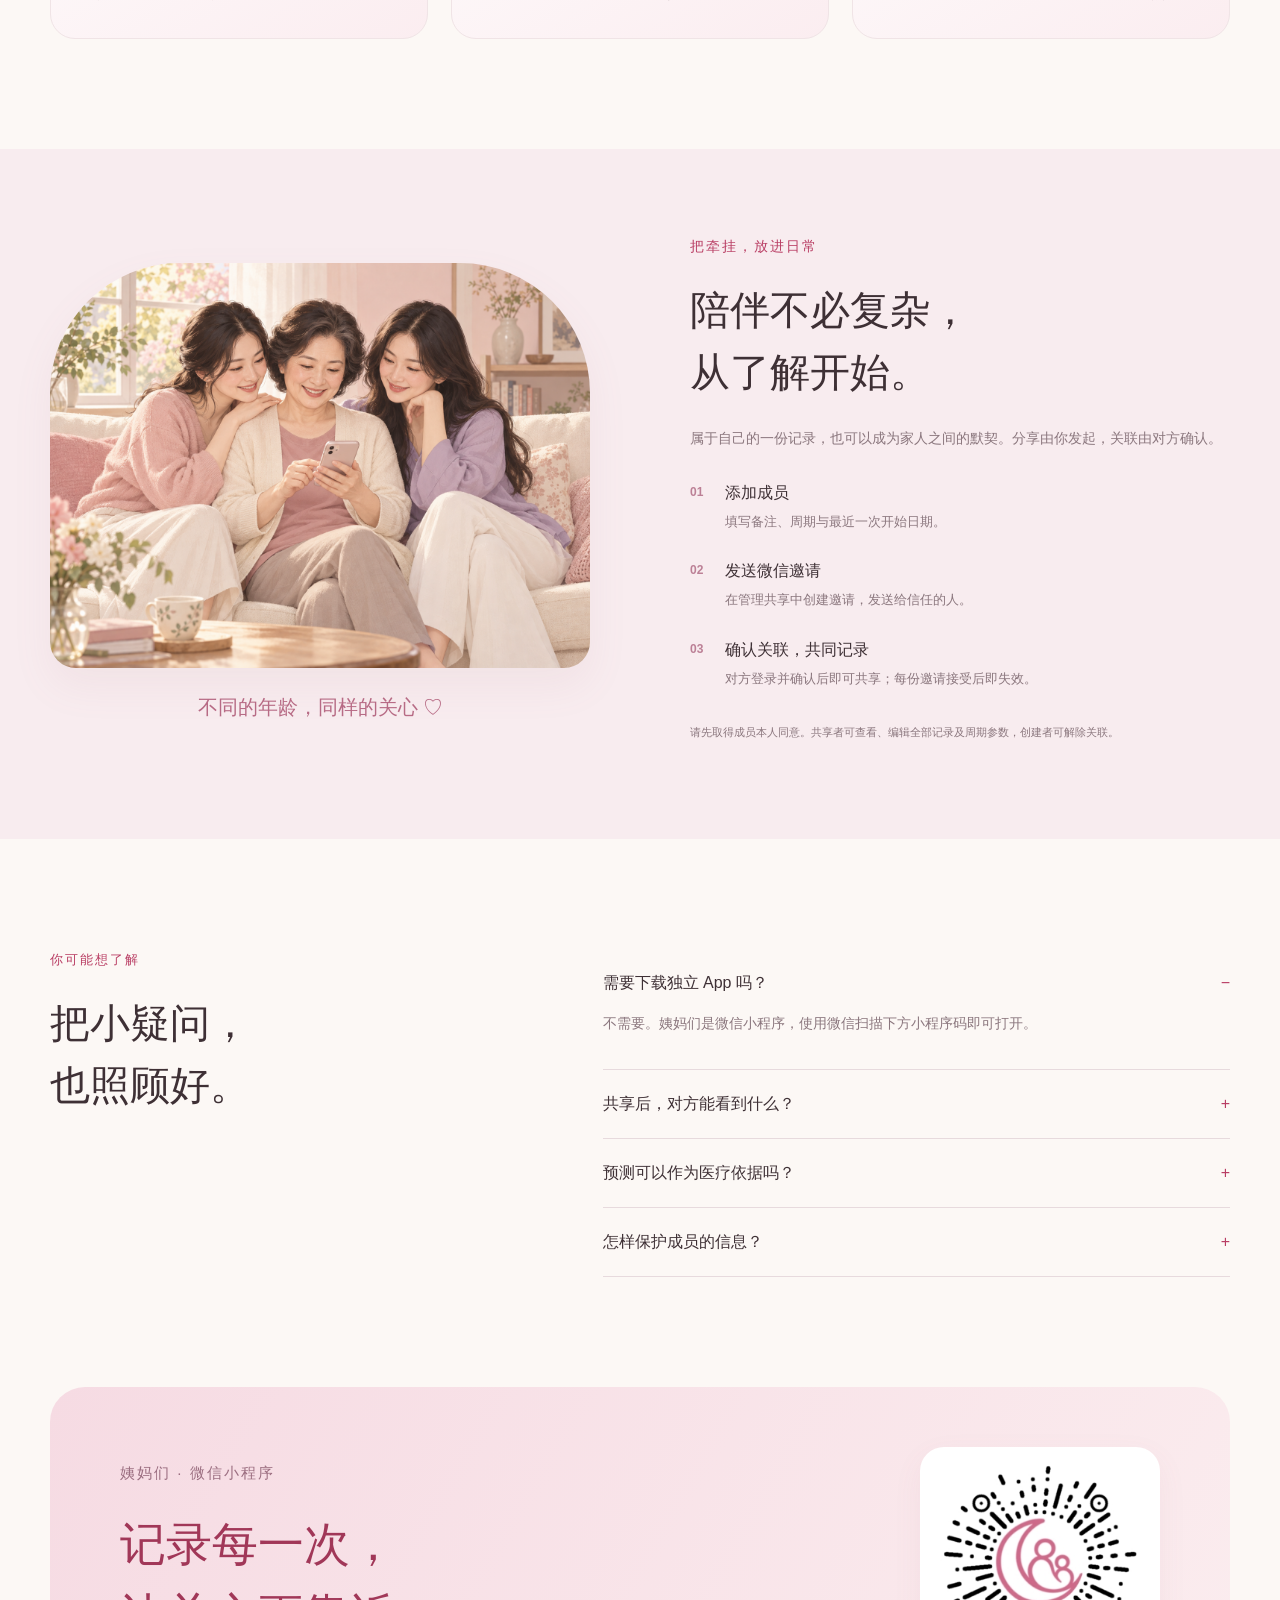
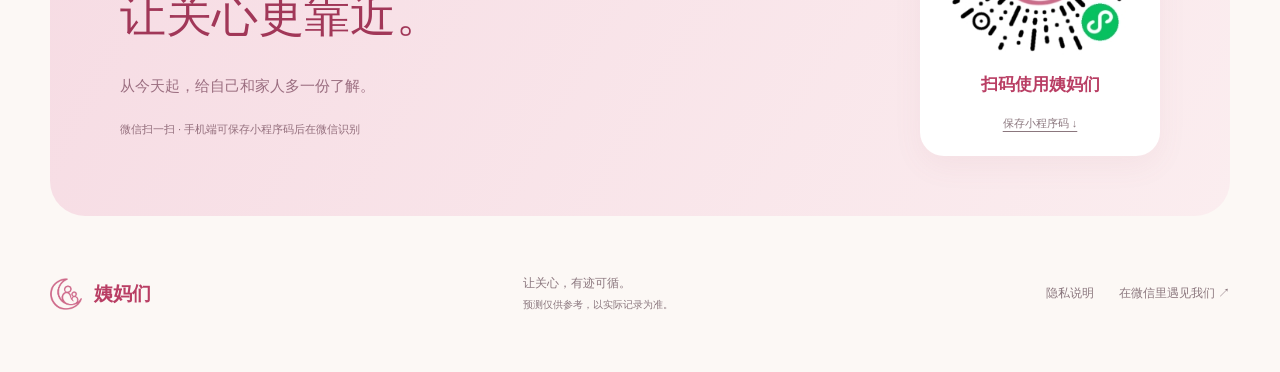
==== commit f9075a83: "copy: update website and privacy wording for public use" ====
--- a/index.html
+++ b/index.html
@@ -4,16 +4,16 @@
 <meta charset="utf-8"><meta name="viewport" content="width=device-width, initial-scale=1">
 <title>姨妈们 · 让关心，有迹可循｜多人经期记录微信小程序</title>
 <meta name="description" content="姨妈们是一款温暖简洁的经期记录微信小程序，支持3名成员同屏管理、周期预测与微信邀请共享。记录自己与家人的周期，让关心更贴近。">
-<meta name="theme-color" content="#fcf7f4"><link rel="canonical" href="http://aunts.21ido.com/">
-<meta property="og:title" content="姨妈们 · 让关心，有迹可循"><meta property="og:description" content="一个月历，记录自己与家人的周期。多人管理，家庭分享。"><meta property="og:type" content="website"><meta property="og:image" content="http://aunts.21ido.com/assets/logo.png">
+<meta name="theme-color" content="#fcf7f4"><link rel="canonical" href="https://aunts.21ido.com/">
+<meta property="og:title" content="姨妈们 · 让关心，有迹可循"><meta property="og:description" content="一个月历，记录自己与家人的周期。多人管理，家庭分享。"><meta property="og:type" content="website"><meta property="og:image" content="https://aunts.21ido.com/assets/logo.png">
 <link rel="icon" href="assets/logo.png"><link rel="stylesheet" href="styles.css"><script src="app.js" defer></script>
-<script type="application/ld+json">{"@context":"https://schema.org","@type":"SoftwareApplication","name":"姨妈们","applicationCategory":"HealthApplication","operatingSystem":"微信","url":"http://aunts.21ido.com/","description":"支持多人管理、家庭分享与周期预测的经期记录微信小程序。"}</script>
+<script type="application/ld+json">{"@context":"https://schema.org","@type":"SoftwareApplication","name":"姨妈们","applicationCategory":"HealthApplication","operatingSystem":"微信","url":"https://aunts.21ido.com/","description":"支持多人管理、家庭分享与周期预测的经期记录微信小程序。"}</script>
 </head>
 <body>
-<header class="header wrap"><a class="brand" href="#" aria-label="姨妈们首页"><img src="assets/logo.png" width="48" height="48" alt="姨妈们月牙与家人标志"><span>姨妈们<small>自己与家人的经期记录</small></span></a><nav aria-label="主导航"><a href="#features">产品特色</a><a href="#sharing">家庭分享</a><a class="nav-cta" href="#experience">扫码体验 <span>↗</span></a></nav></header>
+<header class="header wrap"><a class="brand" href="#" aria-label="姨妈们首页"><img src="assets/logo.png" width="48" height="48" alt="姨妈们月牙与家人标志"><span>姨妈们<small>自己与家人的经期记录</small></span></a><nav aria-label="主导航"><a href="#features">产品特色</a><a href="#sharing">家庭分享</a><a class="nav-cta" href="#experience">扫码使用 <span>↗</span></a></nav></header>
 <main>
 <section class="hero wrap">
- <div class="hero-copy"><p class="eyebrow"><span class="spark">✳</span> 多成员经期记录 · 周期预测 · 家庭分享</p><h1>让关心，<br><em>有迹可循。</em></h1><p class="intro"><strong>一个月历，记录与预测3位成员的周期。</strong><br>微信邀请家人，共同查看与编辑，让关心更贴近。</p><div class="hero-scan"><img src="assets/miniapp-code.jpg" alt="姨妈们小程序码，微信扫码体验多人经期记录与预测" width="150" height="150"><div><strong>微信扫码，开始记录</strong><p>多人管理 · 周期预测<br>家庭分享，无需额外下载</p><a href="assets/miniapp-code.jpg" download="姨妈们小程序码.jpg">保存小程序码 ↓</a><a class="privacy-link" href="privacy.html">查看隐私说明 ↗</a></div></div><div class="mini-benefits"><span><i></i>多成员记录</span><span><i></i>微信邀请共享</span><span><i></i>周期预测</span></div></div>
+ <div class="hero-copy"><p class="eyebrow"><span class="spark">✳</span> 多成员经期记录 · 周期预测 · 家庭分享</p><h1>让关心，<br><em>有迹可循。</em></h1><p class="intro"><strong>一个月历，记录与预测3位成员的周期。</strong><br>微信邀请家人，共同查看与编辑，让关心更贴近。</p><div class="hero-scan"><img src="assets/miniapp-code.jpg" alt="姨妈们小程序码，微信扫码使用多人经期记录与预测" width="150" height="150"><div><strong>微信扫码，开始记录</strong><p>多人管理 · 周期预测<br>家庭分享，无需额外下载</p><a href="assets/miniapp-code.jpg" download="姨妈们小程序码.jpg">保存小程序码 ↓</a><a class="privacy-link" href="privacy.html">查看隐私说明 ↗</a></div></div><div class="mini-benefits"><span><i></i>多成员记录</span><span><i></i>微信邀请共享</span><span><i></i>周期预测</span></div></div>
  <div class="hero-art"><div class="orb"></div><span class="handwriting">因为爱，所以更了解 ♡</span><div class="floating-note"><span class="note-icon">♡</span><div>一个月历，三份牵挂<small>我 · 妈妈 · 姐姐</small></div></div>
  <div class="phone" aria-label="姨妈们多人月历功能示意"><div class="phone-top"><span>9:41</span><div class="island"></div><span>● ▰</span></div><div class="phone-title">日历 <span>••• ◉</span></div><div class="status-card"><small>我 · 今日状态</small><p>距离下次经期还有 <strong>7</strong> 天</p><small>预计 2026-09-27 开始</small><span class="flower">✳</span></div><div class="calendar"><div class="month"><b>2026年9月</b><span>‹　今天　›</span></div><div class="weekdays"><span>一</span><span>二</span><span>三</span><span>四</span><span>五</span><span>六</span><span>日</span></div><div id="calendar-grid" class="calendar-grid" aria-label="示例：我9月1至5日、妈妈8至12日、姐姐16至20日；月底为预测"></div><div class="legend"><span><i class="pink"></i>我</span><span><i class="blue"></i>妈妈</span><span><i class="purple"></i>姐姐</span></div><p class="calendar-note">实线为记录 · 虚线为预测</p></div><div class="phone-tabs"><span class="active">▦<small>日历</small></span><span>▤<small>经期记录</small></span><span>♧<small>成员</small></span><span>ⓘ<small>关于</small></span></div></div><span class="art-caption">界面为功能示意</span></div>
 </section>
@@ -23,7 +23,7 @@
 <article class="feature-card"><span class="feature-number">03 / 周期预测</span><div class="timeline"><span>记录</span><i></i><span>预测</span></div><h3>下一次，心里有数</h3><p>记录开始与结束日期，按设置的周期和持续天数查看预测。实线、虚线，让过去与未来一目了然。</p></article>
 </div></section>
 <section class="sharing" id="sharing"><div class="wrap sharing-inner"><figure class="sharing-visual family-photo"><img src="assets/family.png" alt="母亲与两位成年女儿在沙发上一起看手机，温馨分享日常" width="1024" height="768" loading="lazy"><figcaption>不同的年龄，同样的关心 ♡</figcaption></figure><div class="sharing-copy"><p class="eyebrow">把牵挂，放进日常</p><h2>陪伴不必复杂，<br>从了解开始。</h2><p>属于自己的一份记录，也可以成为家人之间的默契。分享由你发起，关联由对方确认。</p><ol><li><b>01</b><div><h3>添加成员</h3><p>填写备注、周期与最近一次开始日期。</p></div></li><li><b>02</b><div><h3>发送微信邀请</h3><p>在管理共享中创建邀请，发送给信任的人。</p></div></li><li><b>03</b><div><h3>确认关联，共同记录</h3><p>对方登录并确认后即可共享；每份邀请接受后即失效。</p></div></li></ol><p class="small-note">请先取得成员本人同意。共享者可查看、编辑全部记录及周期参数，创建者可解除关联。</p></div></div></section>
-<section class="faq wrap"><div><p class="eyebrow">你可能想了解</p><h2>把小疑问，<br>也照顾好。</h2></div><div class="questions"><details open><summary>需要下载独立 App 吗？</summary><p>不需要。姨妈们是微信小程序，使用微信扫描下方小程序码即可打开。若提示体验权限，请联系邀请你的开发者。</p></details><details><summary>共享后，对方能看到什么？</summary><p>确认关联后，对方可以查看、编辑该成员全部经期记录和周期参数。你设置的成员备注和颜色仅自己可见。请只向信任的人发送邀请。</p></details><details><summary>预测可以作为医疗依据吗？</summary><p>不可以。预测按记录与设置计算，仅供日常参考，不用于诊断、避孕或其他医疗决策。</p></details><details><summary>怎样保护成员的信息？</summary><p>添加他人信息前请取得本人同意，共享前确认接收者身份。可在小程序内删除记录或解除共享，详细说明请阅读<a class="text-link" href="privacy.html">隐私说明</a>。当前调试体验阶段请使用虚构资料。</p></details></div></section>
-<section class="experience wrap" id="experience"><div><p class="eyebrow">姨妈们 · 微信小程序</p><h2>记录每一次，<br>让关心更靠近。</h2><p>从今天起，给自己和家人多一份了解。</p><span class="experience-tip">微信扫一扫 · 手机端可保存小程序码后在微信识别</span></div><div class="qr-card"><img src="assets/miniapp-code.jpg" alt="姨妈们微信小程序码，使用微信扫码体验" width="258" height="258" loading="lazy"><strong>扫码体验姨妈们</strong><a href="assets/miniapp-code.jpg" download="姨妈们小程序码.jpg">保存小程序码 ↓</a></div></section>
-</main><footer class="wrap footer"><a class="brand" href="#"><img src="assets/logo.png" alt="" width="32" height="32"><span>姨妈们</span></a><p>让关心，有迹可循。<br><small>预测仅供参考，以实际记录为准。体验期间请使用虚构测试资料。</small></p><div class="footer-links"><a href="privacy.html">隐私说明</a><a href="#experience">在微信里遇见我们 ↗</a></div></footer>
+<section class="faq wrap"><div><p class="eyebrow">你可能想了解</p><h2>把小疑问，<br>也照顾好。</h2></div><div class="questions"><details open><summary>需要下载独立 App 吗？</summary><p>不需要。姨妈们是微信小程序，使用微信扫描下方小程序码即可打开。</p></details><details><summary>共享后，对方能看到什么？</summary><p>确认关联后，对方可以查看、编辑该成员全部经期记录和周期参数。你设置的成员备注和颜色仅自己可见。请只向信任的人发送邀请。</p></details><details><summary>预测可以作为医疗依据吗？</summary><p>不可以。预测按记录与设置计算，仅供日常参考，不用于诊断、避孕或其他医疗决策。</p></details><details><summary>怎样保护成员的信息？</summary><p>添加他人信息前请取得本人同意，共享前确认接收者身份。可在小程序内删除记录或解除共享，详细说明请阅读<a class="text-link" href="privacy.html">隐私说明</a>。</p></details></div></section>
+<section class="experience wrap" id="experience"><div><p class="eyebrow">姨妈们 · 微信小程序</p><h2>记录每一次，<br>让关心更靠近。</h2><p>从今天起，给自己和家人多一份了解。</p><span class="experience-tip">微信扫一扫 · 手机端可保存小程序码后在微信识别</span></div><div class="qr-card"><img src="assets/miniapp-code.jpg" alt="姨妈们微信小程序码，使用微信扫码使用" width="258" height="258" loading="lazy"><strong>扫码使用姨妈们</strong><a href="assets/miniapp-code.jpg" download="姨妈们小程序码.jpg">保存小程序码 ↓</a></div></section>
+</main><footer class="wrap footer"><a class="brand" href="#"><img src="assets/logo.png" alt="" width="32" height="32"><span>姨妈们</span></a><p>让关心，有迹可循。<br><small>预测仅供参考，以实际记录为准。</small></p><div class="footer-links"><a href="privacy.html">隐私说明</a><a href="#experience">在微信里遇见我们 ↗</a></div></footer>
 </body></html>
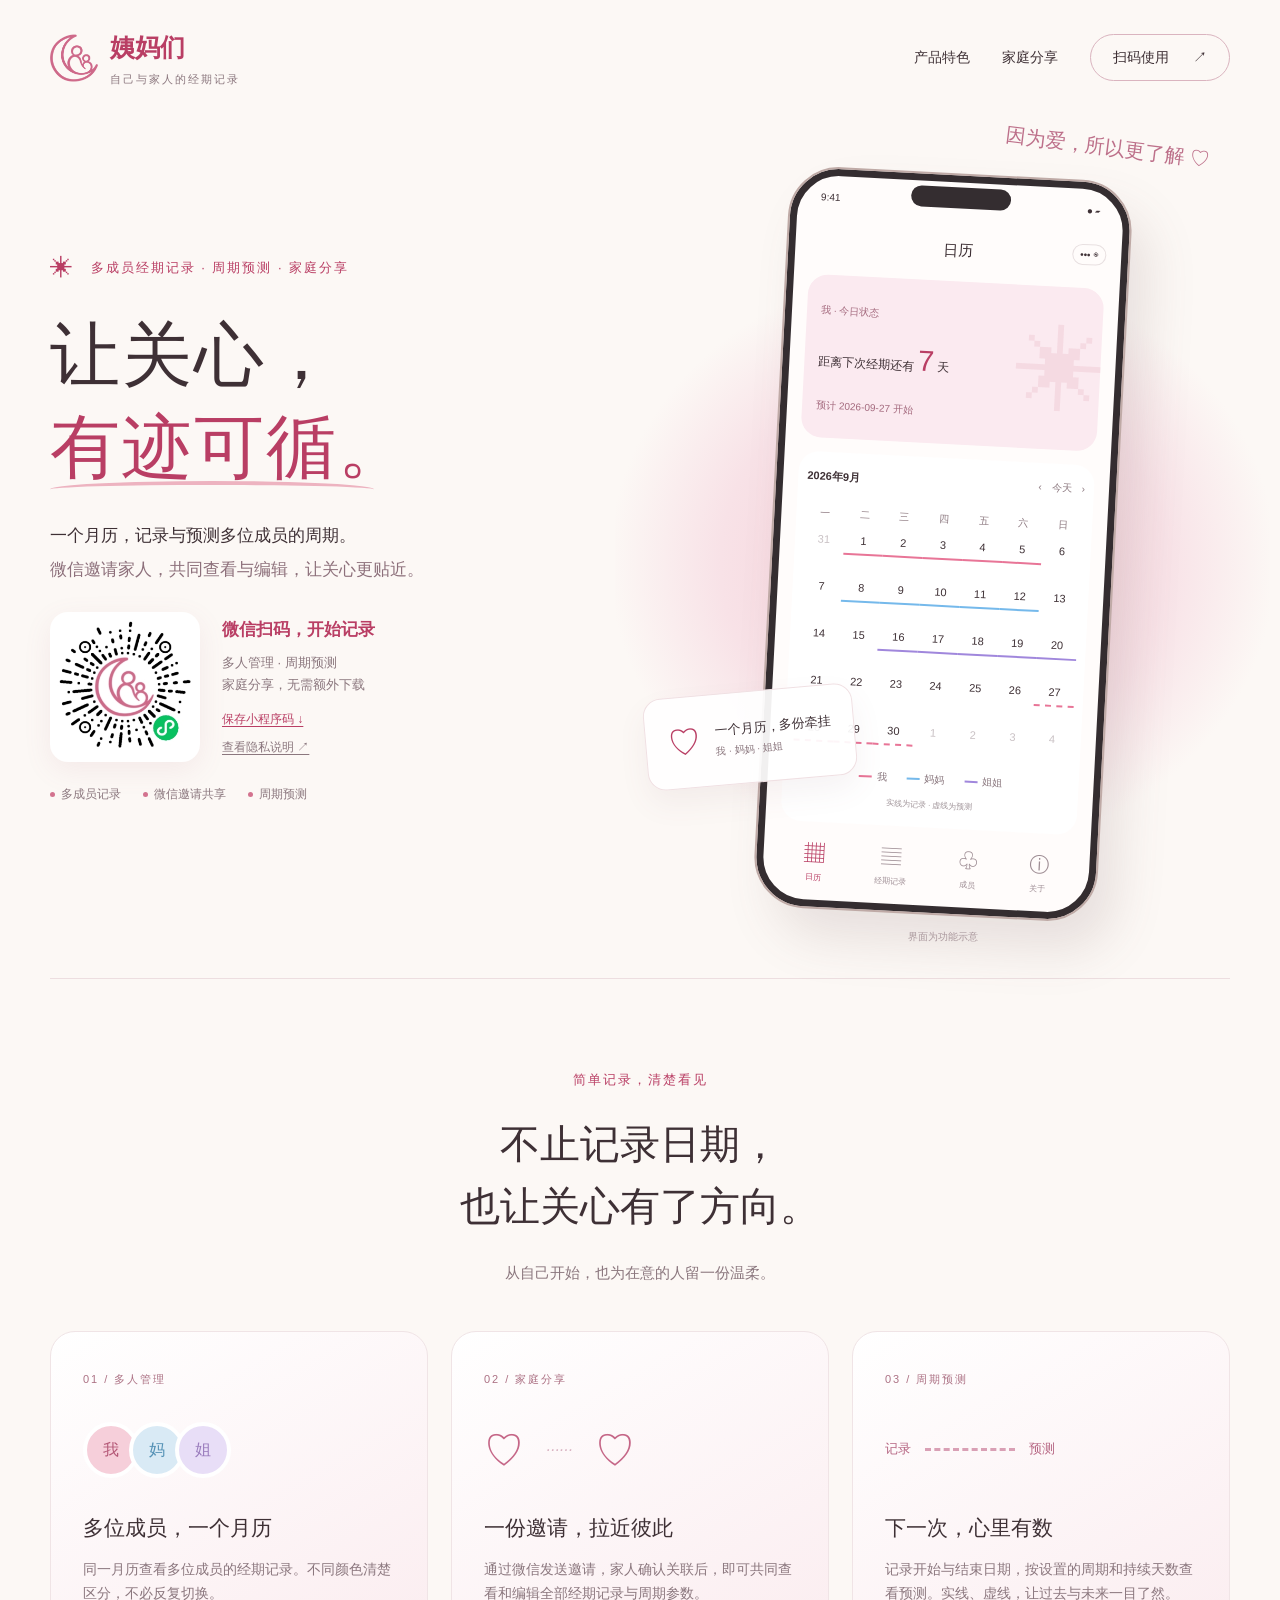
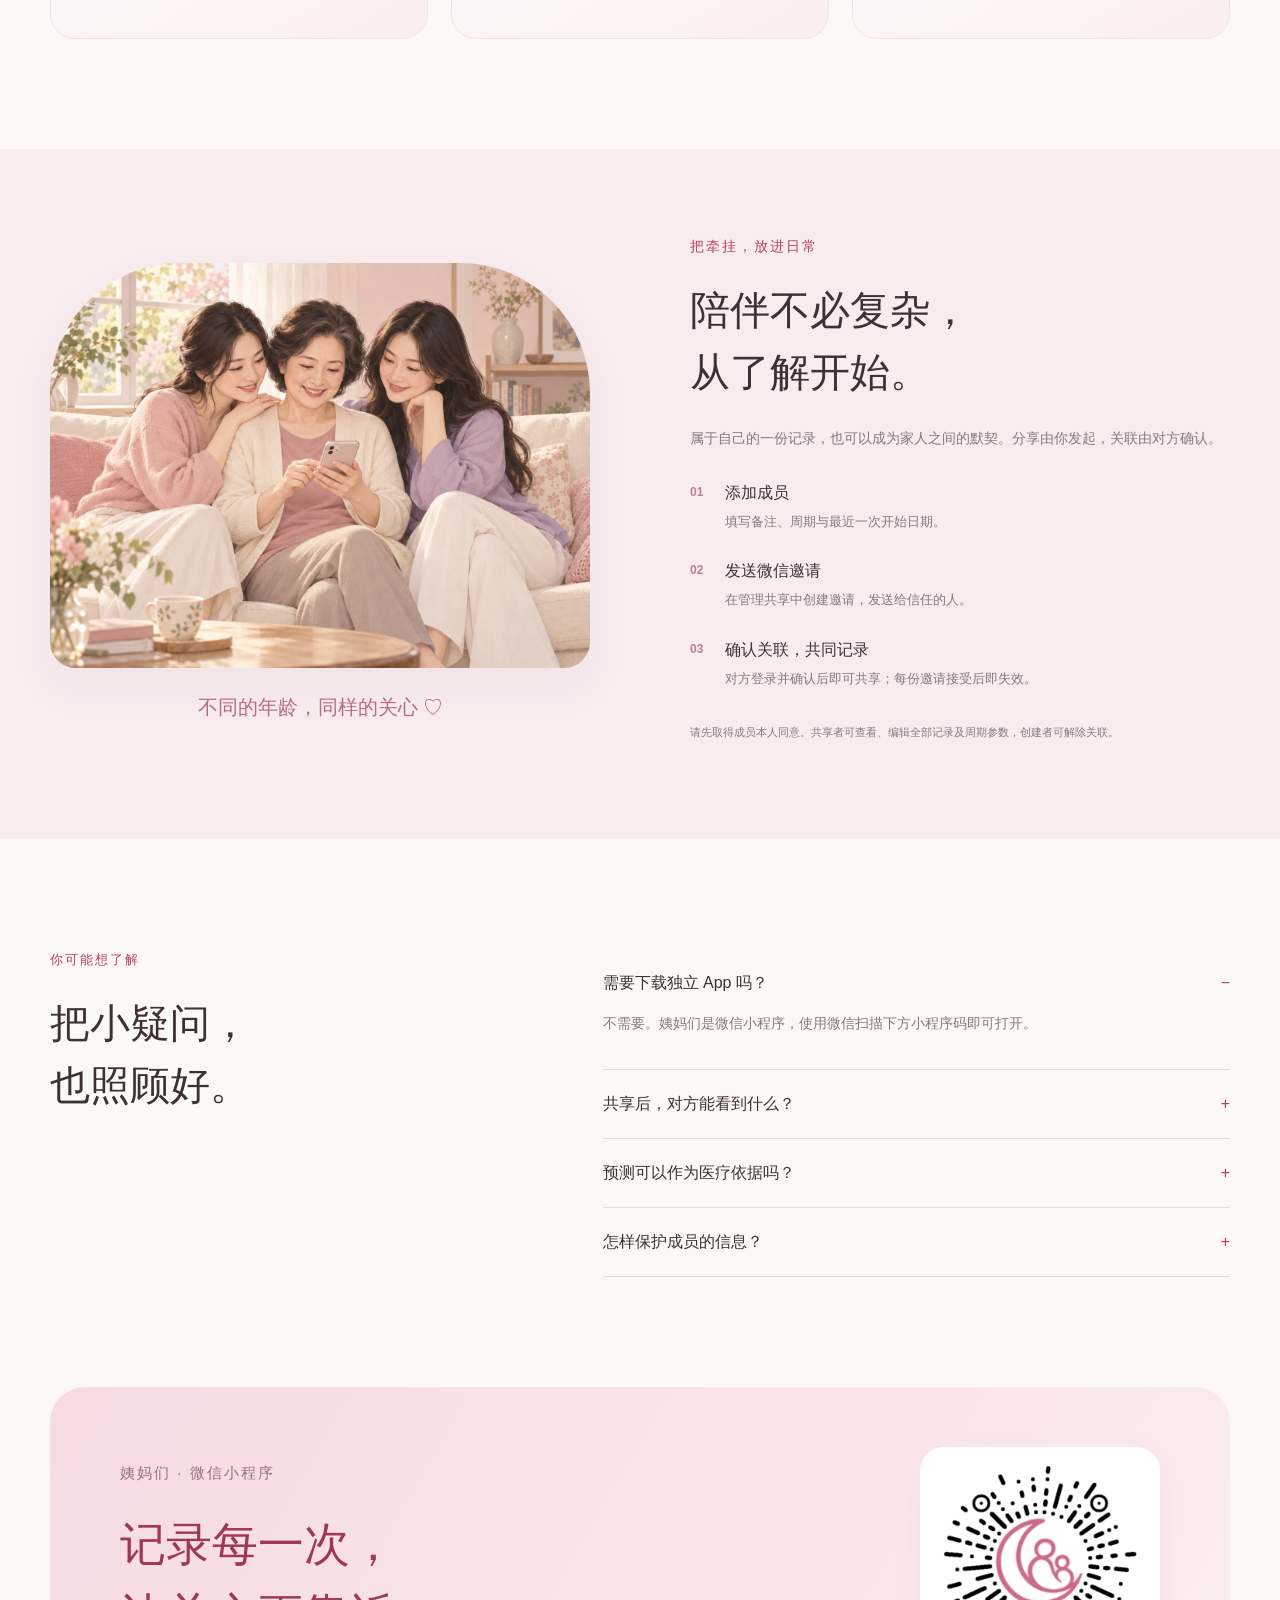
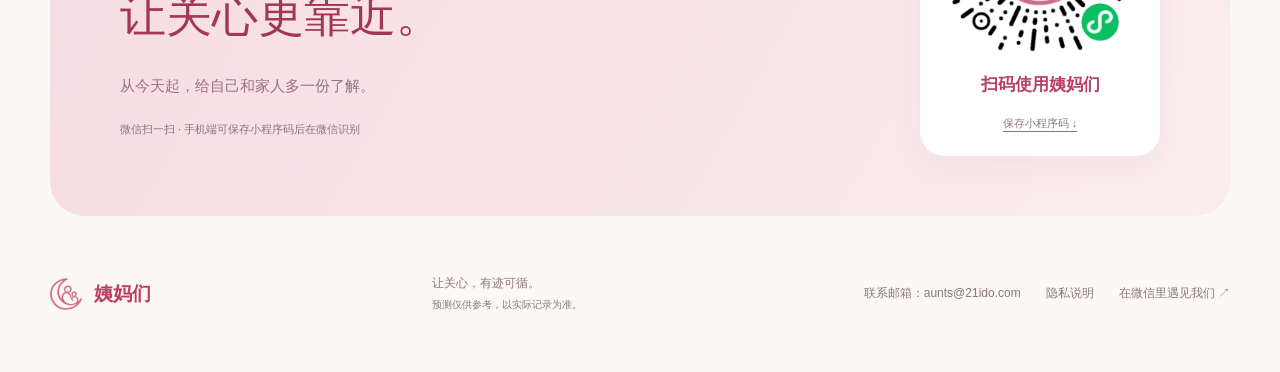
==== commit 41c34cdf: "content: sync privacy notice and add contact email without member-limit copy" ====
--- a/index.html
+++ b/index.html
@@ -3,7 +3,7 @@
 <head>
 <meta charset="utf-8"><meta name="viewport" content="width=device-width, initial-scale=1">
 <title>姨妈们 · 让关心，有迹可循｜多人经期记录微信小程序</title>
-<meta name="description" content="姨妈们是一款温暖简洁的经期记录微信小程序，支持3名成员同屏管理、周期预测与微信邀请共享。记录自己与家人的周期，让关心更贴近。">
+<meta name="description" content="姨妈们是一款温暖简洁的经期记录微信小程序，支持多成员同屏管理、周期预测与微信邀请共享。记录自己与家人的周期，让关心更贴近。">
 <meta name="theme-color" content="#fcf7f4"><link rel="canonical" href="https://aunts.21ido.com/">
 <meta property="og:title" content="姨妈们 · 让关心，有迹可循"><meta property="og:description" content="一个月历，记录自己与家人的周期。多人管理，家庭分享。"><meta property="og:type" content="website"><meta property="og:image" content="https://aunts.21ido.com/assets/logo.png">
 <link rel="icon" href="assets/logo.png"><link rel="stylesheet" href="styles.css"><script src="app.js" defer></script>
@@ -13,17 +13,17 @@
 <header class="header wrap"><a class="brand" href="#" aria-label="姨妈们首页"><img src="assets/logo.png" width="48" height="48" alt="姨妈们月牙与家人标志"><span>姨妈们<small>自己与家人的经期记录</small></span></a><nav aria-label="主导航"><a href="#features">产品特色</a><a href="#sharing">家庭分享</a><a class="nav-cta" href="#experience">扫码使用 <span>↗</span></a></nav></header>
 <main>
 <section class="hero wrap">
- <div class="hero-copy"><p class="eyebrow"><span class="spark">✳</span> 多成员经期记录 · 周期预测 · 家庭分享</p><h1>让关心，<br><em>有迹可循。</em></h1><p class="intro"><strong>一个月历，记录与预测3位成员的周期。</strong><br>微信邀请家人，共同查看与编辑，让关心更贴近。</p><div class="hero-scan"><img src="assets/miniapp-code.jpg" alt="姨妈们小程序码，微信扫码使用多人经期记录与预测" width="150" height="150"><div><strong>微信扫码，开始记录</strong><p>多人管理 · 周期预测<br>家庭分享，无需额外下载</p><a href="assets/miniapp-code.jpg" download="姨妈们小程序码.jpg">保存小程序码 ↓</a><a class="privacy-link" href="privacy.html">查看隐私说明 ↗</a></div></div><div class="mini-benefits"><span><i></i>多成员记录</span><span><i></i>微信邀请共享</span><span><i></i>周期预测</span></div></div>
- <div class="hero-art"><div class="orb"></div><span class="handwriting">因为爱，所以更了解 ♡</span><div class="floating-note"><span class="note-icon">♡</span><div>一个月历，三份牵挂<small>我 · 妈妈 · 姐姐</small></div></div>
+ <div class="hero-copy"><p class="eyebrow"><span class="spark">✳</span> 多成员经期记录 · 周期预测 · 家庭分享</p><h1>让关心，<br><em>有迹可循。</em></h1><p class="intro"><strong>一个月历，记录与预测多位成员的周期。</strong><br>微信邀请家人，共同查看与编辑，让关心更贴近。</p><div class="hero-scan"><img src="assets/miniapp-code.jpg" alt="姨妈们小程序码，微信扫码使用多人经期记录与预测" width="150" height="150"><div><strong>微信扫码，开始记录</strong><p>多人管理 · 周期预测<br>家庭分享，无需额外下载</p><a href="assets/miniapp-code.jpg" download="姨妈们小程序码.jpg">保存小程序码 ↓</a><a class="privacy-link" href="privacy.html">查看隐私说明 ↗</a></div></div><div class="mini-benefits"><span><i></i>多成员记录</span><span><i></i>微信邀请共享</span><span><i></i>周期预测</span></div></div>
+ <div class="hero-art"><div class="orb"></div><span class="handwriting">因为爱，所以更了解 ♡</span><div class="floating-note"><span class="note-icon">♡</span><div>一个月历，多份牵挂<small>我 · 妈妈 · 姐姐</small></div></div>
  <div class="phone" aria-label="姨妈们多人月历功能示意"><div class="phone-top"><span>9:41</span><div class="island"></div><span>● ▰</span></div><div class="phone-title">日历 <span>••• ◉</span></div><div class="status-card"><small>我 · 今日状态</small><p>距离下次经期还有 <strong>7</strong> 天</p><small>预计 2026-09-27 开始</small><span class="flower">✳</span></div><div class="calendar"><div class="month"><b>2026年9月</b><span>‹　今天　›</span></div><div class="weekdays"><span>一</span><span>二</span><span>三</span><span>四</span><span>五</span><span>六</span><span>日</span></div><div id="calendar-grid" class="calendar-grid" aria-label="示例：我9月1至5日、妈妈8至12日、姐姐16至20日；月底为预测"></div><div class="legend"><span><i class="pink"></i>我</span><span><i class="blue"></i>妈妈</span><span><i class="purple"></i>姐姐</span></div><p class="calendar-note">实线为记录 · 虚线为预测</p></div><div class="phone-tabs"><span class="active">▦<small>日历</small></span><span>▤<small>经期记录</small></span><span>♧<small>成员</small></span><span>ⓘ<small>关于</small></span></div></div><span class="art-caption">界面为功能示意</span></div>
 </section>
 <section class="features wrap" id="features"><div class="section-heading"><p class="eyebrow">简单记录，清楚看见</p><h2>不止记录日期，<br>也让关心有了方向。</h2><p>从自己开始，也为在意的人留一份温柔。</p></div><div class="feature-grid">
-<article class="feature-card"><span class="feature-number">01 / 多人管理</span><div class="avatar-row"><span>我</span><span>妈</span><span>姐</span></div><h3>三个人，一个月历</h3><p>同一月历查看最多3名成员的经期记录。不同颜色清楚区分，不必反复切换。</p></article>
+<article class="feature-card"><span class="feature-number">01 / 多人管理</span><div class="avatar-row"><span>我</span><span>妈</span><span>姐</span></div><h3>多位成员，一个月历</h3><p>同一月历查看多位成员的经期记录。不同颜色清楚区分，不必反复切换。</p></article>
 <article class="feature-card"><span class="feature-number">02 / 家庭分享</span><div class="share-art"><span>♡</span><i>······</i><span>♡</span></div><h3>一份邀请，拉近彼此</h3><p>通过微信发送邀请，家人确认关联后，即可共同查看和编辑全部经期记录与周期参数。</p></article>
 <article class="feature-card"><span class="feature-number">03 / 周期预测</span><div class="timeline"><span>记录</span><i></i><span>预测</span></div><h3>下一次，心里有数</h3><p>记录开始与结束日期，按设置的周期和持续天数查看预测。实线、虚线，让过去与未来一目了然。</p></article>
 </div></section>
 <section class="sharing" id="sharing"><div class="wrap sharing-inner"><figure class="sharing-visual family-photo"><img src="assets/family.png" alt="母亲与两位成年女儿在沙发上一起看手机，温馨分享日常" width="1024" height="768" loading="lazy"><figcaption>不同的年龄，同样的关心 ♡</figcaption></figure><div class="sharing-copy"><p class="eyebrow">把牵挂，放进日常</p><h2>陪伴不必复杂，<br>从了解开始。</h2><p>属于自己的一份记录，也可以成为家人之间的默契。分享由你发起，关联由对方确认。</p><ol><li><b>01</b><div><h3>添加成员</h3><p>填写备注、周期与最近一次开始日期。</p></div></li><li><b>02</b><div><h3>发送微信邀请</h3><p>在管理共享中创建邀请，发送给信任的人。</p></div></li><li><b>03</b><div><h3>确认关联，共同记录</h3><p>对方登录并确认后即可共享；每份邀请接受后即失效。</p></div></li></ol><p class="small-note">请先取得成员本人同意。共享者可查看、编辑全部记录及周期参数，创建者可解除关联。</p></div></div></section>
 <section class="faq wrap"><div><p class="eyebrow">你可能想了解</p><h2>把小疑问，<br>也照顾好。</h2></div><div class="questions"><details open><summary>需要下载独立 App 吗？</summary><p>不需要。姨妈们是微信小程序，使用微信扫描下方小程序码即可打开。</p></details><details><summary>共享后，对方能看到什么？</summary><p>确认关联后，对方可以查看、编辑该成员全部经期记录和周期参数。你设置的成员备注和颜色仅自己可见。请只向信任的人发送邀请。</p></details><details><summary>预测可以作为医疗依据吗？</summary><p>不可以。预测按记录与设置计算，仅供日常参考，不用于诊断、避孕或其他医疗决策。</p></details><details><summary>怎样保护成员的信息？</summary><p>添加他人信息前请取得本人同意，共享前确认接收者身份。可在小程序内删除记录或解除共享，详细说明请阅读<a class="text-link" href="privacy.html">隐私说明</a>。</p></details></div></section>
 <section class="experience wrap" id="experience"><div><p class="eyebrow">姨妈们 · 微信小程序</p><h2>记录每一次，<br>让关心更靠近。</h2><p>从今天起，给自己和家人多一份了解。</p><span class="experience-tip">微信扫一扫 · 手机端可保存小程序码后在微信识别</span></div><div class="qr-card"><img src="assets/miniapp-code.jpg" alt="姨妈们微信小程序码，使用微信扫码使用" width="258" height="258" loading="lazy"><strong>扫码使用姨妈们</strong><a href="assets/miniapp-code.jpg" download="姨妈们小程序码.jpg">保存小程序码 ↓</a></div></section>
-</main><footer class="wrap footer"><a class="brand" href="#"><img src="assets/logo.png" alt="" width="32" height="32"><span>姨妈们</span></a><p>让关心，有迹可循。<br><small>预测仅供参考，以实际记录为准。</small></p><div class="footer-links"><a href="privacy.html">隐私说明</a><a href="#experience">在微信里遇见我们 ↗</a></div></footer>
+</main><footer class="wrap footer"><a class="brand" href="#"><img src="assets/logo.png" alt="" width="32" height="32"><span>姨妈们</span></a><p>让关心，有迹可循。<br><small>预测仅供参考，以实际记录为准。</small></p><div class="footer-links"><a href="mailto:aunts@21ido.com">联系邮箱：aunts@21ido.com</a><a href="privacy.html">隐私说明</a><a href="#experience">在微信里遇见我们 ↗</a></div></footer>
 </body></html>
--- a/styles.css
+++ b/styles.css
@@ -7,3 +7,5 @@
 /* First-screen discovery and privacy */
 .hero{min-height:700px;padding-top:15px}.hero h1{font-size:clamp(54px,5.5vw,74px);margin:15px 0 25px}.hero .intro{font-size:17px}.intro strong{font-weight:500;color:var(--ink)}.hero-scan{display:flex;align-items:center;gap:22px;margin-top:25px}.hero-scan>img{width:150px;height:150px;padding:7px;background:#fff;border-radius:18px;box-shadow:0 8px 28px #ad627619}.hero-scan strong{font-size:17px;color:var(--rose)}.hero-scan p{font-size:13px;color:var(--muted);margin:7px 0}.hero-scan a{font-size:12px;color:var(--rose);text-decoration:underline;text-underline-offset:3px}.hero-scan .privacy-link{display:block;color:var(--muted);margin-top:5px}.mini-benefits{margin-top:22px}.family-photo{margin:0;min-height:0;display:block}.family-photo img{display:block;width:100%;border-radius:130px 130px 26px 26px;box-shadow:0 18px 40px #a8708514}.family-photo figcaption{text-align:center;color:#b76b85;font-family:serif;font-size:20px;padding-top:22px}.footer-links{display:flex;gap:25px}.text-link{text-decoration:underline;text-underline-offset:4px;color:var(--rose)}.privacy-page{max-width:850px;padding:45px 0 80px}.privacy-page h1{font-size:30px;line-height:1.6}.privacy-page>p:not(.eyebrow){font-size:16px;line-height:2.1;margin:26px 0}.privacy-page>a{display:inline-block;margin-top:25px}
 @media(max-width:640px){.hero{padding-top:18px;gap:35px}.hero h1{font-size:48px;line-height:1.2;margin:10px 0 22px}.hero .eyebrow{letter-spacing:1px;font-size:10px;margin-bottom:12px}.hero .intro{font-size:14px;line-height:1.9}.hero-scan{justify-content:center;text-align:left;gap:15px;margin-top:20px}.hero-scan>img{width:142px;height:142px}.hero-scan strong{font-size:15px}.hero-scan p{font-size:11px}.hero .mini-benefits{margin-top:20px}.sharing-visual.family-photo{min-height:0}.privacy-page{padding-top:20px}.privacy-page h1{font-size:25px}.privacy-page>p:not(.eyebrow){font-size:15px}.footer-links{gap:20px}}
+
+.footer-links{flex-wrap:wrap;align-items:center;justify-content:flex-end}.footer a[href^="mailto:"]{overflow-wrap:anywhere}@media(max-width:640px){.footer-links{justify-content:center}}
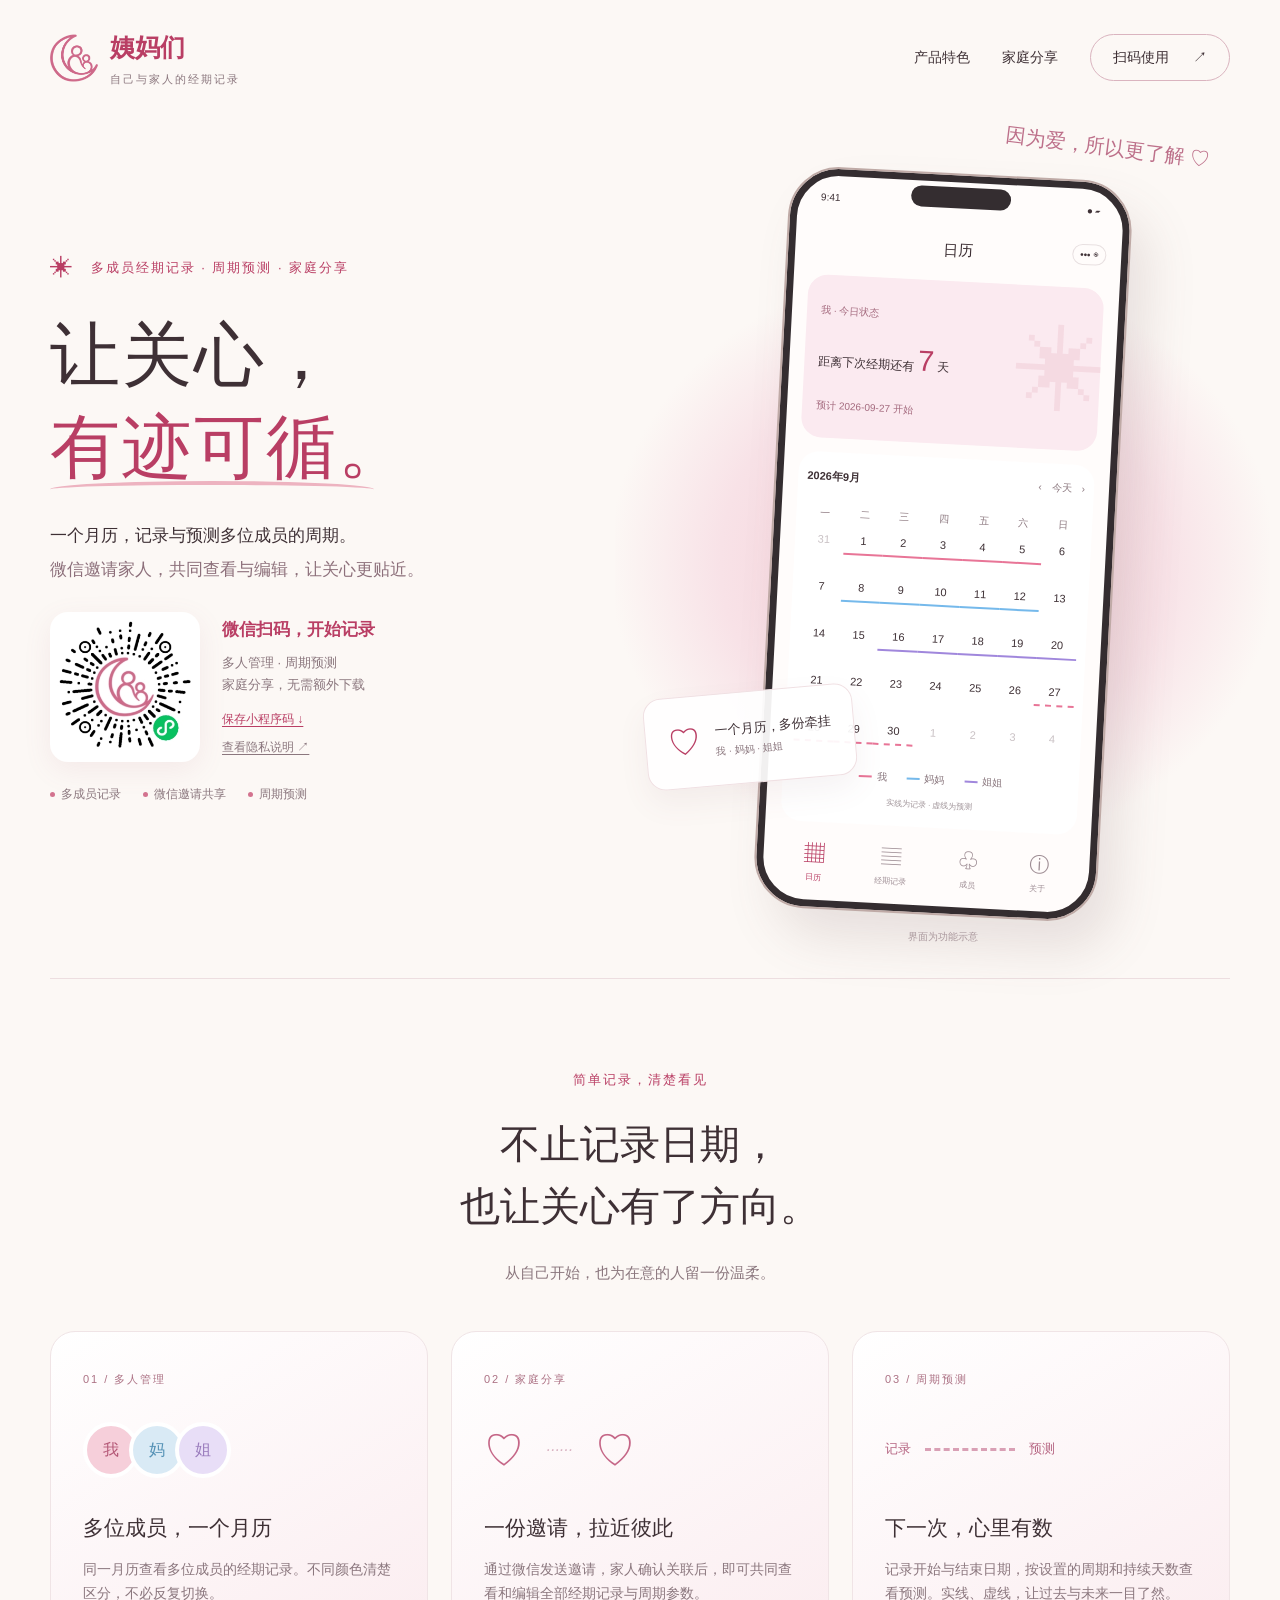
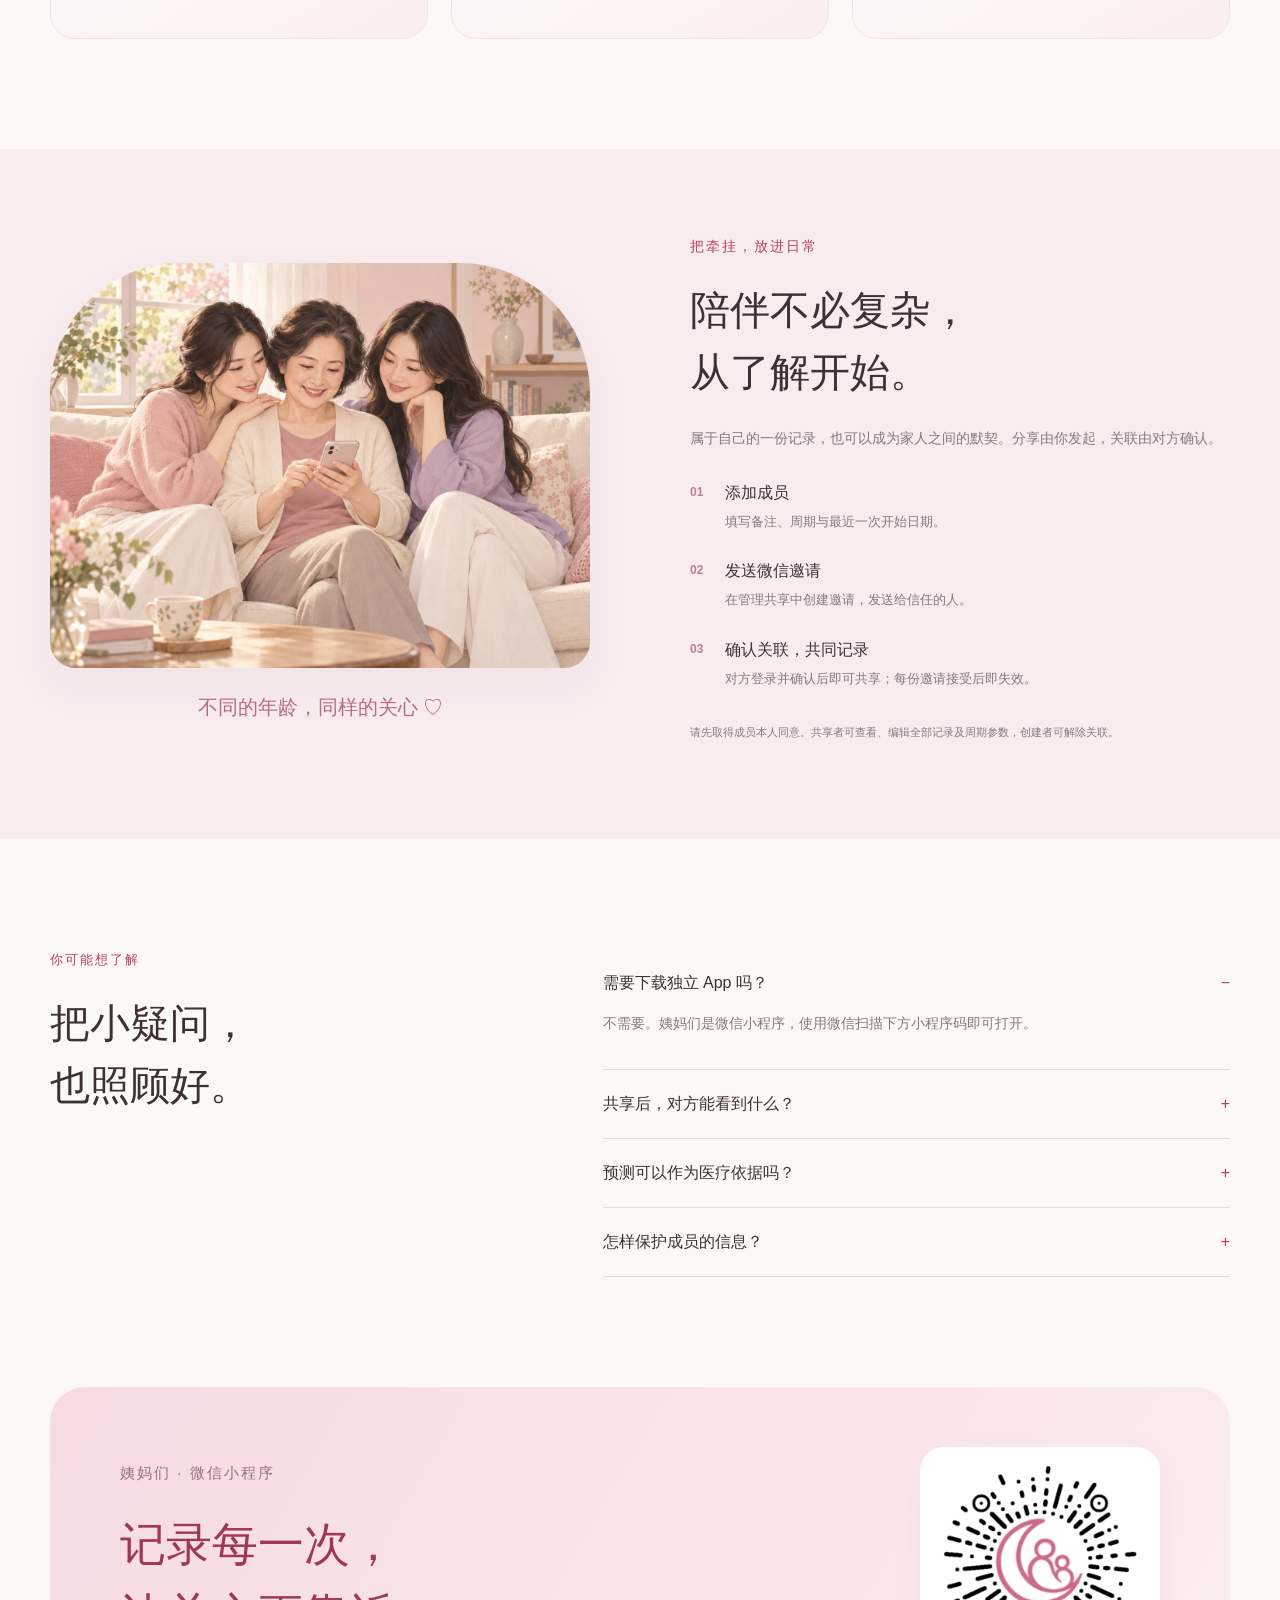
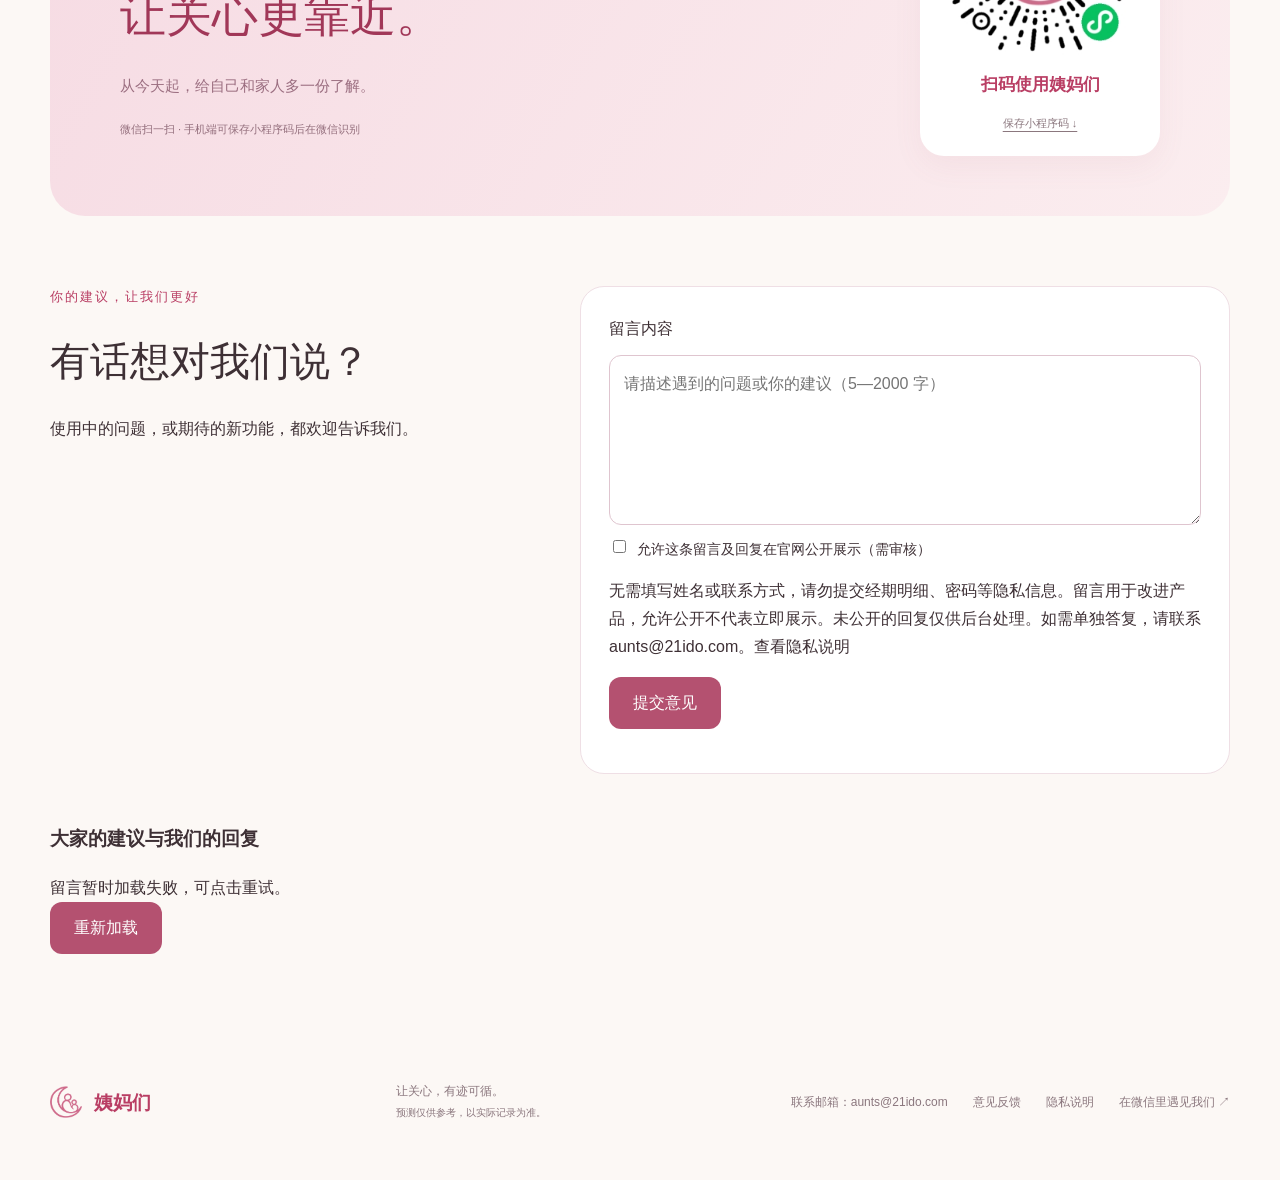
==== commit 666fa862: "Add anonymous feedback form and reviewed public messages" ====
--- a/index.html
+++ b/index.html
@@ -25,5 +25,6 @@
 <section class="sharing" id="sharing"><div class="wrap sharing-inner"><figure class="sharing-visual family-photo"><img src="assets/family.png" alt="母亲与两位成年女儿在沙发上一起看手机，温馨分享日常" width="1024" height="768" loading="lazy"><figcaption>不同的年龄，同样的关心 ♡</figcaption></figure><div class="sharing-copy"><p class="eyebrow">把牵挂，放进日常</p><h2>陪伴不必复杂，<br>从了解开始。</h2><p>属于自己的一份记录，也可以成为家人之间的默契。分享由你发起，关联由对方确认。</p><ol><li><b>01</b><div><h3>添加成员</h3><p>填写备注、周期与最近一次开始日期。</p></div></li><li><b>02</b><div><h3>发送微信邀请</h3><p>在管理共享中创建邀请，发送给信任的人。</p></div></li><li><b>03</b><div><h3>确认关联，共同记录</h3><p>对方登录并确认后即可共享；每份邀请接受后即失效。</p></div></li></ol><p class="small-note">请先取得成员本人同意。共享者可查看、编辑全部记录及周期参数，创建者可解除关联。</p></div></div></section>
 <section class="faq wrap"><div><p class="eyebrow">你可能想了解</p><h2>把小疑问，<br>也照顾好。</h2></div><div class="questions"><details open><summary>需要下载独立 App 吗？</summary><p>不需要。姨妈们是微信小程序，使用微信扫描下方小程序码即可打开。</p></details><details><summary>共享后，对方能看到什么？</summary><p>确认关联后，对方可以查看、编辑该成员全部经期记录和周期参数。你设置的成员备注和颜色仅自己可见。请只向信任的人发送邀请。</p></details><details><summary>预测可以作为医疗依据吗？</summary><p>不可以。预测按记录与设置计算，仅供日常参考，不用于诊断、避孕或其他医疗决策。</p></details><details><summary>怎样保护成员的信息？</summary><p>添加他人信息前请取得本人同意，共享前确认接收者身份。可在小程序内删除记录或解除共享，详细说明请阅读<a class="text-link" href="privacy.html">隐私说明</a>。</p></details></div></section>
 <section class="experience wrap" id="experience"><div><p class="eyebrow">姨妈们 · 微信小程序</p><h2>记录每一次，<br>让关心更靠近。</h2><p>从今天起，给自己和家人多一份了解。</p><span class="experience-tip">微信扫一扫 · 手机端可保存小程序码后在微信识别</span></div><div class="qr-card"><img src="assets/miniapp-code.jpg" alt="姨妈们微信小程序码，使用微信扫码使用" width="258" height="258" loading="lazy"><strong>扫码使用姨妈们</strong><a href="assets/miniapp-code.jpg" download="姨妈们小程序码.jpg">保存小程序码 ↓</a></div></section>
-</main><footer class="wrap footer"><a class="brand" href="#"><img src="assets/logo.png" alt="" width="32" height="32"><span>姨妈们</span></a><p>让关心，有迹可循。<br><small>预测仅供参考，以实际记录为准。</small></p><div class="footer-links"><a href="mailto:aunts@21ido.com">联系邮箱：aunts@21ido.com</a><a href="privacy.html">隐私说明</a><a href="#experience">在微信里遇见我们 ↗</a></div></footer>
+<section class="feedback-section wrap" id="feedback"><div><p class="eyebrow">你的建议，让我们更好</p><h2>有话想对我们说？</h2><p>使用中的问题，或期待的新功能，都欢迎告诉我们。</p></div><form id="feedback-form" class="feedback-form"><label for="feedback-content">留言内容</label><textarea id="feedback-content" minlength="5" maxlength="2000" rows="5" required placeholder="请描述遇到的问题或你的建议（5—2000 字）"></textarea><div class="feedback-trap" aria-hidden="true"><label>Website<input id="feedback-website" tabindex="-1" autocomplete="off"></label></div><label class="feedback-consent"><input id="feedback-public" type="checkbox">允许这条留言及回复在官网公开展示（需审核）</label><p class="small-note">无需填写姓名或联系方式，请勿提交经期明细、密码等隐私信息。留言用于改进产品，允许公开不代表立即展示。未公开的回复仅供后台处理。如需单独答复，请联系 aunts@21ido.com。<a href="privacy.html">查看隐私说明</a></p><button type="submit" id="feedback-submit">提交意见</button><p id="feedback-result" role="status" aria-live="polite"></p></form><div class="feedback-public-list"><h3>大家的建议与我们的回复</h3><div id="feedback-list" aria-live="polite"></div><button id="feedback-more" type="button" hidden>加载更多</button></div></section>
+</main><footer class="wrap footer"><a class="brand" href="#"><img src="assets/logo.png" alt="" width="32" height="32"><span>姨妈们</span></a><p>让关心，有迹可循。<br><small>预测仅供参考，以实际记录为准。</small></p><div class="footer-links"><a href="mailto:aunts@21ido.com">联系邮箱：aunts@21ido.com</a><a href="#feedback">意见反馈</a><a href="privacy.html">隐私说明</a><a href="#experience">在微信里遇见我们 ↗</a></div></footer>
 </body></html>
--- a/styles.css
+++ b/styles.css
@@ -9,3 +9,4 @@
 @media(max-width:640px){.hero{padding-top:18px;gap:35px}.hero h1{font-size:48px;line-height:1.2;margin:10px 0 22px}.hero .eyebrow{letter-spacing:1px;font-size:10px;margin-bottom:12px}.hero .intro{font-size:14px;line-height:1.9}.hero-scan{justify-content:center;text-align:left;gap:15px;margin-top:20px}.hero-scan>img{width:142px;height:142px}.hero-scan strong{font-size:15px}.hero-scan p{font-size:11px}.hero .mini-benefits{margin-top:20px}.sharing-visual.family-photo{min-height:0}.privacy-page{padding-top:20px}.privacy-page h1{font-size:25px}.privacy-page>p:not(.eyebrow){font-size:15px}.footer-links{gap:20px}}
 
 .footer-links{flex-wrap:wrap;align-items:center;justify-content:flex-end}.footer a[href^="mailto:"]{overflow-wrap:anywhere}@media(max-width:640px){.footer-links{justify-content:center}}
+.feedback-section{padding-top:70px;padding-bottom:70px;display:grid;grid-template-columns:1fr 1.3fr;gap:30px}.feedback-form{padding:28px;background:#fff;border:1px solid #efdfe5;border-radius:24px}.feedback-form textarea{display:block;width:100%;box-sizing:border-box;border:1px solid #dfc5cf;border-radius:12px;padding:14px;font:inherit;margin:12px 0;resize:vertical}.feedback-consent{display:flex;align-items:flex-start;gap:8px;font-size:14px}.feedback-section button{background:#b45170;color:#fff;border:0;border-radius:12px;padding:12px 24px;font:inherit;cursor:pointer}.feedback-section button:disabled{opacity:.5}.feedback-trap{position:absolute;left:-10000px}.feedback-public-list{grid-column:1/-1}.feedback-entry{background:#fff;border:1px solid #efdee5;border-radius:18px;padding:22px;margin:16px 0;overflow-wrap:anywhere;white-space:pre-wrap}.feedback-entry small{color:#9b8791}.feedback-entry .feedback-reply{background:#fbf0f4;padding:14px;border-radius:12px}.feedback-section [hidden]{display:none!important}@media(max-width:700px){.feedback-section{grid-template-columns:1fr;gap:18px}.feedback-form{padding:20px}}
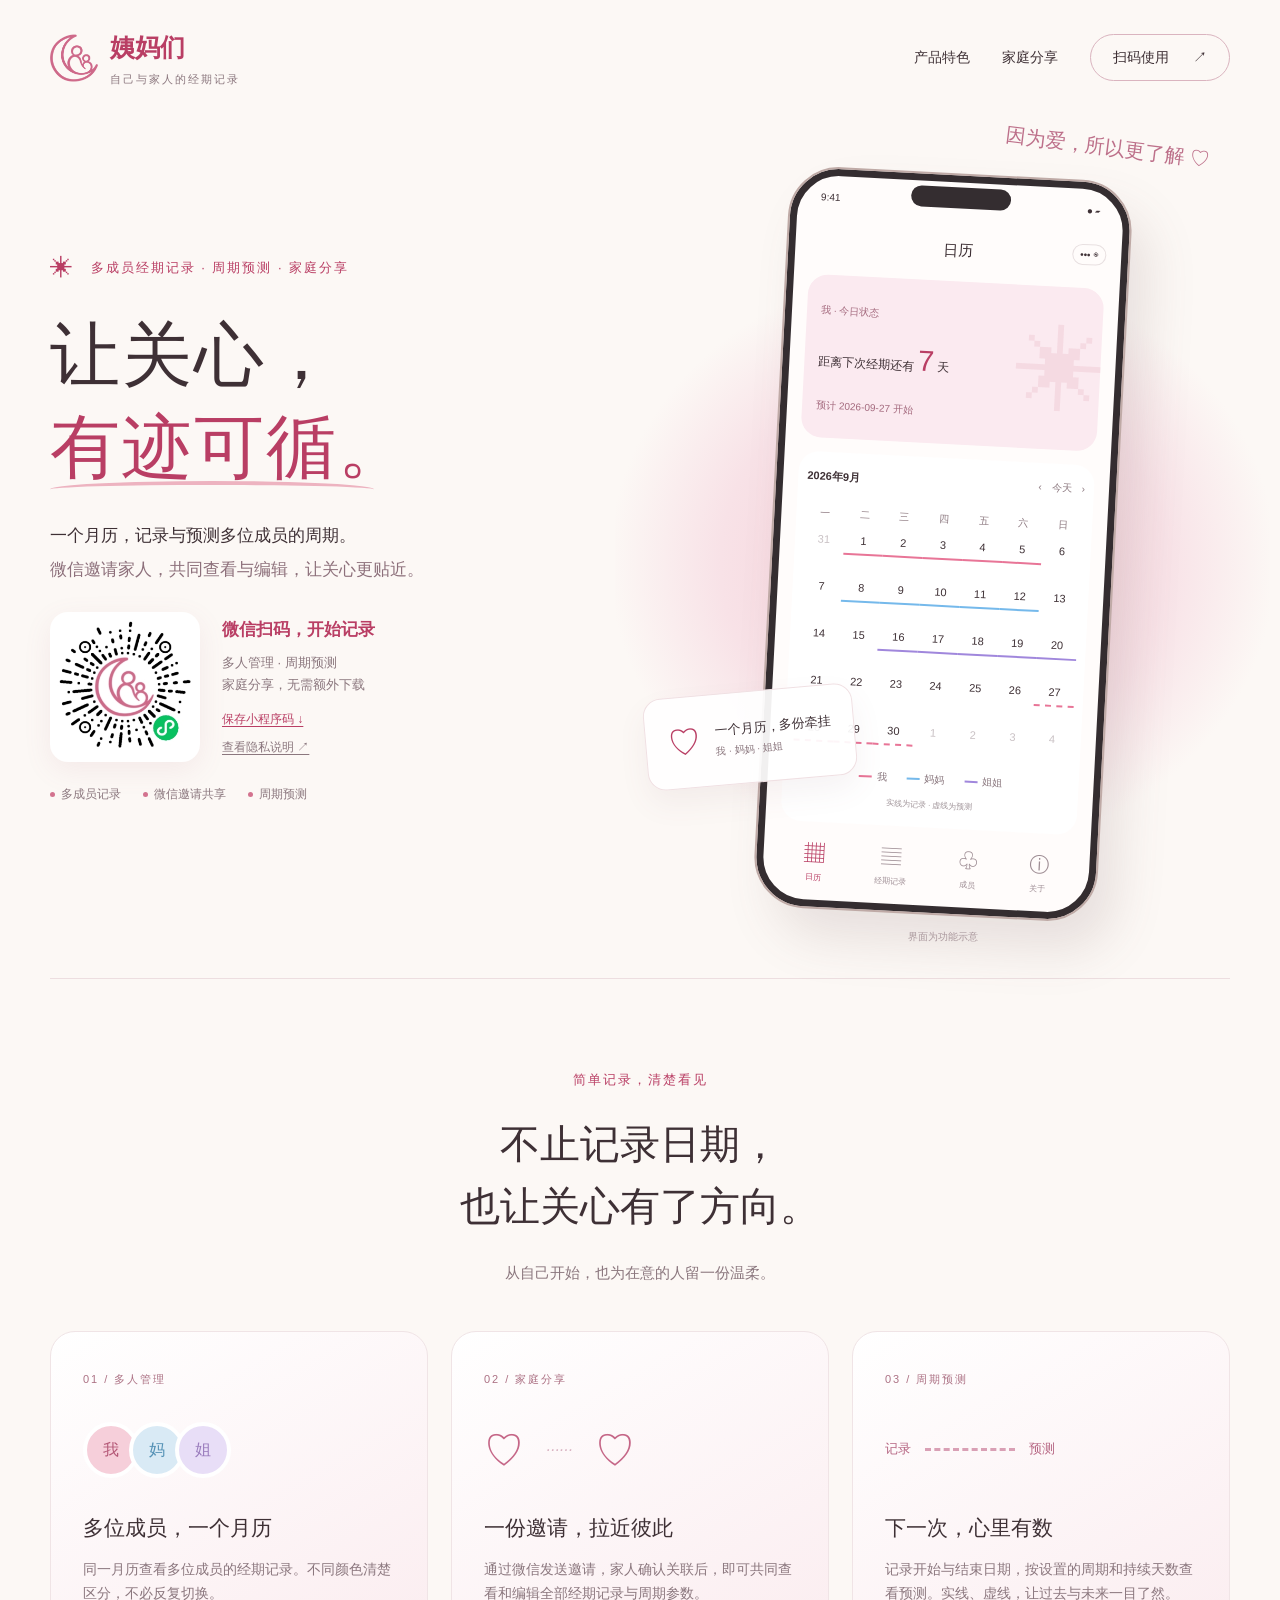
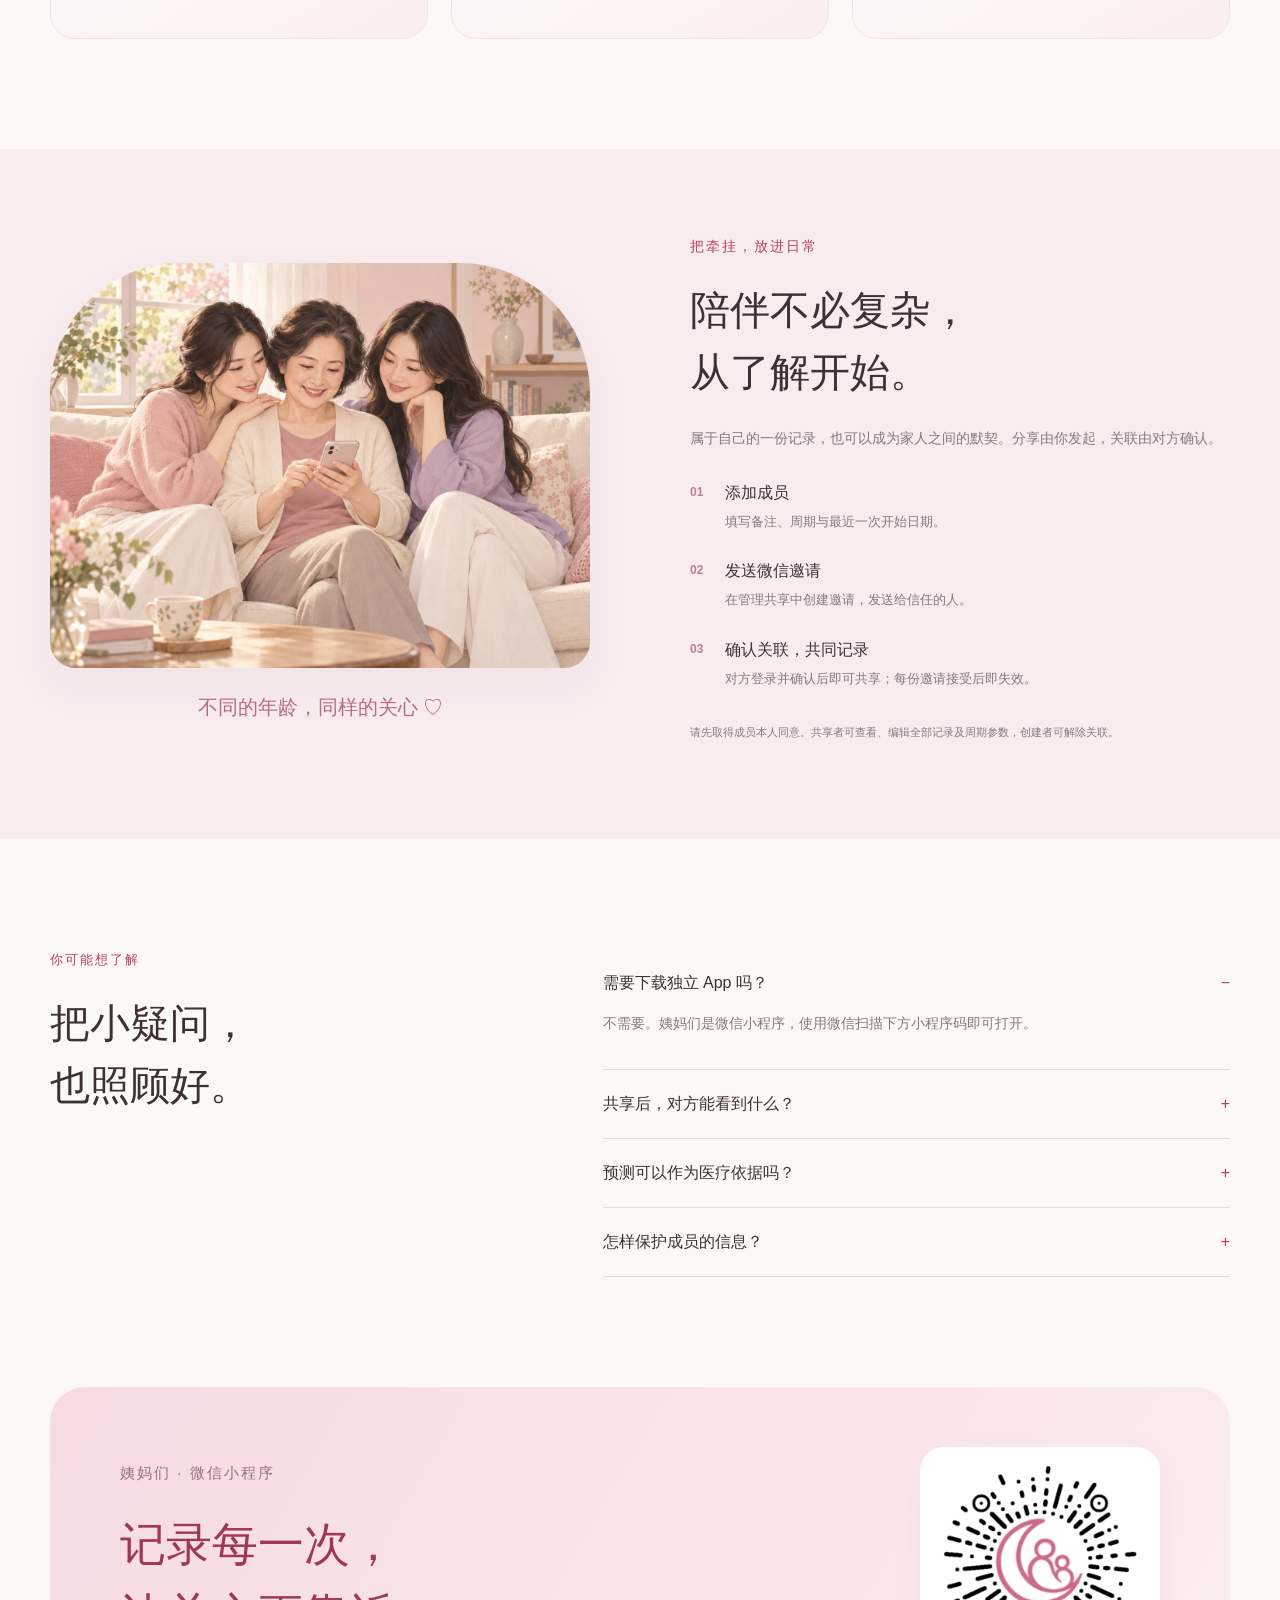
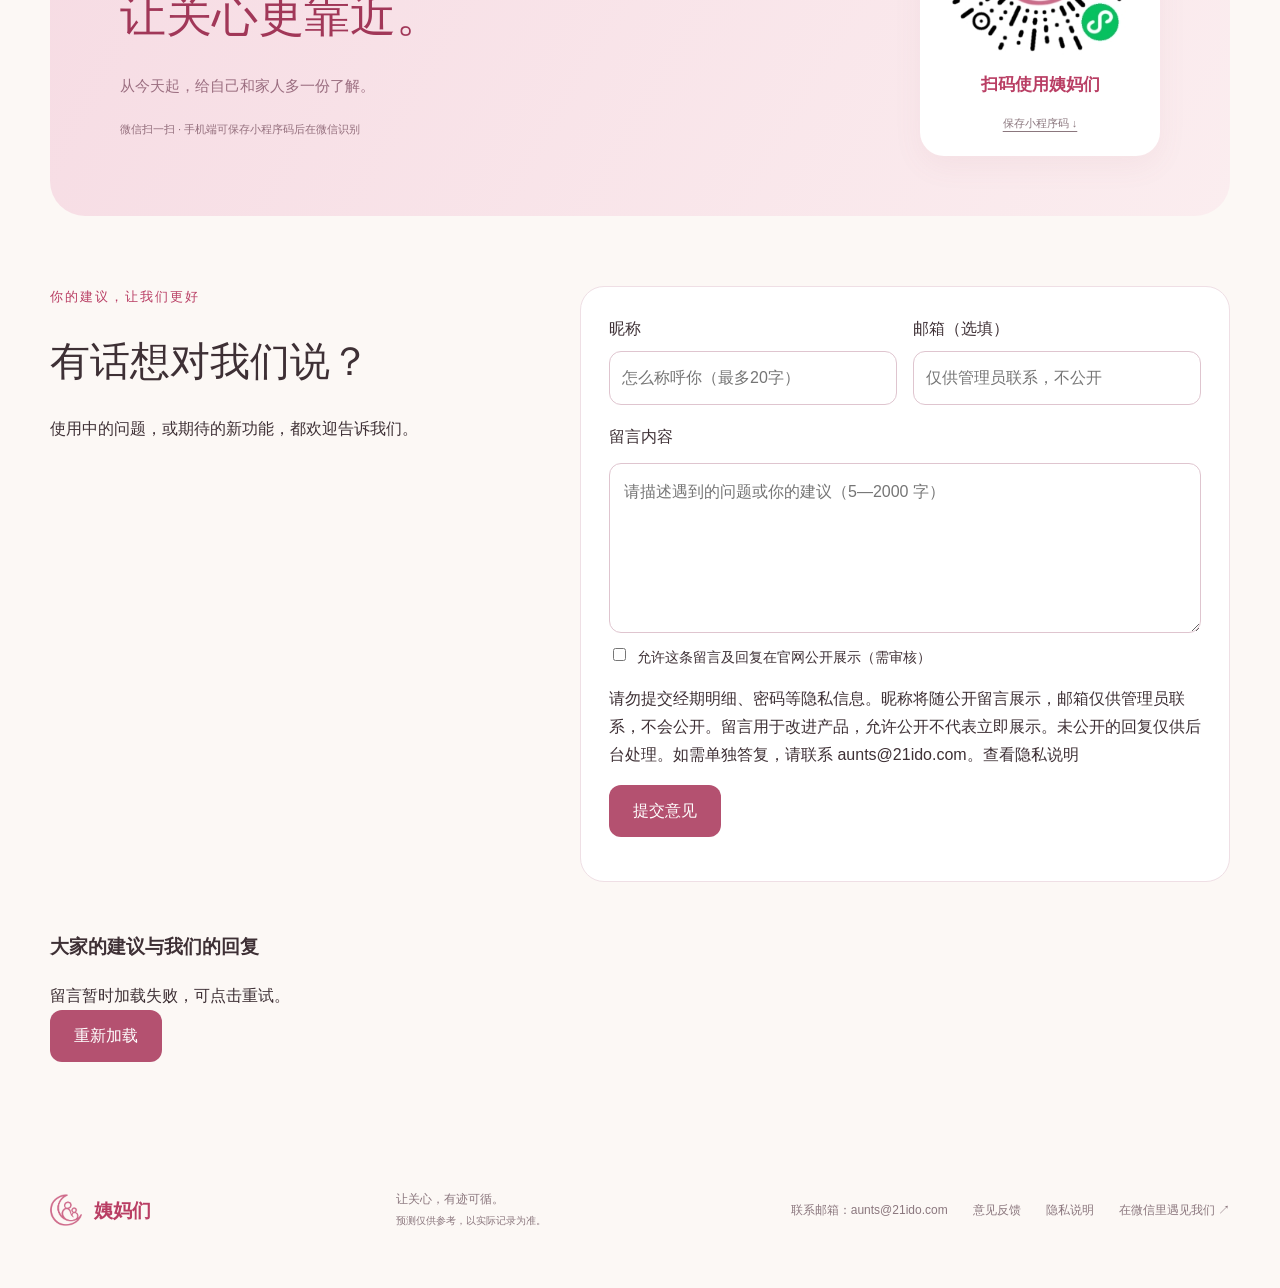
==== commit da3ae99d: "Collect feedback nickname and optional contact email" ====
--- a/index.html
+++ b/index.html
@@ -25,6 +25,6 @@
 <section class="sharing" id="sharing"><div class="wrap sharing-inner"><figure class="sharing-visual family-photo"><img src="assets/family.png" alt="母亲与两位成年女儿在沙发上一起看手机，温馨分享日常" width="1024" height="768" loading="lazy"><figcaption>不同的年龄，同样的关心 ♡</figcaption></figure><div class="sharing-copy"><p class="eyebrow">把牵挂，放进日常</p><h2>陪伴不必复杂，<br>从了解开始。</h2><p>属于自己的一份记录，也可以成为家人之间的默契。分享由你发起，关联由对方确认。</p><ol><li><b>01</b><div><h3>添加成员</h3><p>填写备注、周期与最近一次开始日期。</p></div></li><li><b>02</b><div><h3>发送微信邀请</h3><p>在管理共享中创建邀请，发送给信任的人。</p></div></li><li><b>03</b><div><h3>确认关联，共同记录</h3><p>对方登录并确认后即可共享；每份邀请接受后即失效。</p></div></li></ol><p class="small-note">请先取得成员本人同意。共享者可查看、编辑全部记录及周期参数，创建者可解除关联。</p></div></div></section>
 <section class="faq wrap"><div><p class="eyebrow">你可能想了解</p><h2>把小疑问，<br>也照顾好。</h2></div><div class="questions"><details open><summary>需要下载独立 App 吗？</summary><p>不需要。姨妈们是微信小程序，使用微信扫描下方小程序码即可打开。</p></details><details><summary>共享后，对方能看到什么？</summary><p>确认关联后，对方可以查看、编辑该成员全部经期记录和周期参数。你设置的成员备注和颜色仅自己可见。请只向信任的人发送邀请。</p></details><details><summary>预测可以作为医疗依据吗？</summary><p>不可以。预测按记录与设置计算，仅供日常参考，不用于诊断、避孕或其他医疗决策。</p></details><details><summary>怎样保护成员的信息？</summary><p>添加他人信息前请取得本人同意，共享前确认接收者身份。可在小程序内删除记录或解除共享，详细说明请阅读<a class="text-link" href="privacy.html">隐私说明</a>。</p></details></div></section>
 <section class="experience wrap" id="experience"><div><p class="eyebrow">姨妈们 · 微信小程序</p><h2>记录每一次，<br>让关心更靠近。</h2><p>从今天起，给自己和家人多一份了解。</p><span class="experience-tip">微信扫一扫 · 手机端可保存小程序码后在微信识别</span></div><div class="qr-card"><img src="assets/miniapp-code.jpg" alt="姨妈们微信小程序码，使用微信扫码使用" width="258" height="258" loading="lazy"><strong>扫码使用姨妈们</strong><a href="assets/miniapp-code.jpg" download="姨妈们小程序码.jpg">保存小程序码 ↓</a></div></section>
-<section class="feedback-section wrap" id="feedback"><div><p class="eyebrow">你的建议，让我们更好</p><h2>有话想对我们说？</h2><p>使用中的问题，或期待的新功能，都欢迎告诉我们。</p></div><form id="feedback-form" class="feedback-form"><label for="feedback-content">留言内容</label><textarea id="feedback-content" minlength="5" maxlength="2000" rows="5" required placeholder="请描述遇到的问题或你的建议（5—2000 字）"></textarea><div class="feedback-trap" aria-hidden="true"><label>Website<input id="feedback-website" tabindex="-1" autocomplete="off"></label></div><label class="feedback-consent"><input id="feedback-public" type="checkbox">允许这条留言及回复在官网公开展示（需审核）</label><p class="small-note">无需填写姓名或联系方式，请勿提交经期明细、密码等隐私信息。留言用于改进产品，允许公开不代表立即展示。未公开的回复仅供后台处理。如需单独答复，请联系 aunts@21ido.com。<a href="privacy.html">查看隐私说明</a></p><button type="submit" id="feedback-submit">提交意见</button><p id="feedback-result" role="status" aria-live="polite"></p></form><div class="feedback-public-list"><h3>大家的建议与我们的回复</h3><div id="feedback-list" aria-live="polite"></div><button id="feedback-more" type="button" hidden>加载更多</button></div></section>
+<section class="feedback-section wrap" id="feedback"><div><p class="eyebrow">你的建议，让我们更好</p><h2>有话想对我们说？</h2><p>使用中的问题，或期待的新功能，都欢迎告诉我们。</p></div><form id="feedback-form" class="feedback-form"><div class="feedback-contact"><label for="feedback-nickname">昵称<input id="feedback-nickname" maxlength="20" required placeholder="怎么称呼你（最多20字）" autocomplete="nickname"></label><label for="feedback-email">邮箱（选填）<input id="feedback-email" type="email" maxlength="254" placeholder="仅供管理员联系，不公开" autocomplete="email"></label></div><label for="feedback-content">留言内容</label><textarea id="feedback-content" minlength="5" maxlength="2000" rows="5" required placeholder="请描述遇到的问题或你的建议（5—2000 字）"></textarea><div class="feedback-trap" aria-hidden="true"><label>Website<input id="feedback-website" tabindex="-1" autocomplete="off"></label></div><label class="feedback-consent"><input id="feedback-public" type="checkbox">允许这条留言及回复在官网公开展示（需审核）</label><p class="small-note">请勿提交经期明细、密码等隐私信息。昵称将随公开留言展示，邮箱仅供管理员联系，不会公开。留言用于改进产品，允许公开不代表立即展示。未公开的回复仅供后台处理。如需单独答复，请联系 aunts@21ido.com。<a href="privacy.html">查看隐私说明</a></p><button type="submit" id="feedback-submit">提交意见</button><p id="feedback-result" role="status" aria-live="polite"></p></form><div class="feedback-public-list"><h3>大家的建议与我们的回复</h3><div id="feedback-list" aria-live="polite"></div><button id="feedback-more" type="button" hidden>加载更多</button></div></section>
 </main><footer class="wrap footer"><a class="brand" href="#"><img src="assets/logo.png" alt="" width="32" height="32"><span>姨妈们</span></a><p>让关心，有迹可循。<br><small>预测仅供参考，以实际记录为准。</small></p><div class="footer-links"><a href="mailto:aunts@21ido.com">联系邮箱：aunts@21ido.com</a><a href="#feedback">意见反馈</a><a href="privacy.html">隐私说明</a><a href="#experience">在微信里遇见我们 ↗</a></div></footer>
 </body></html>
--- a/styles.css
+++ b/styles.css
@@ -10,3 +10,4 @@
 
 .footer-links{flex-wrap:wrap;align-items:center;justify-content:flex-end}.footer a[href^="mailto:"]{overflow-wrap:anywhere}@media(max-width:640px){.footer-links{justify-content:center}}
 .feedback-section{padding-top:70px;padding-bottom:70px;display:grid;grid-template-columns:1fr 1.3fr;gap:30px}.feedback-form{padding:28px;background:#fff;border:1px solid #efdfe5;border-radius:24px}.feedback-form textarea{display:block;width:100%;box-sizing:border-box;border:1px solid #dfc5cf;border-radius:12px;padding:14px;font:inherit;margin:12px 0;resize:vertical}.feedback-consent{display:flex;align-items:flex-start;gap:8px;font-size:14px}.feedback-section button{background:#b45170;color:#fff;border:0;border-radius:12px;padding:12px 24px;font:inherit;cursor:pointer}.feedback-section button:disabled{opacity:.5}.feedback-trap{position:absolute;left:-10000px}.feedback-public-list{grid-column:1/-1}.feedback-entry{background:#fff;border:1px solid #efdee5;border-radius:18px;padding:22px;margin:16px 0;overflow-wrap:anywhere;white-space:pre-wrap}.feedback-entry small{color:#9b8791}.feedback-entry .feedback-reply{background:#fbf0f4;padding:14px;border-radius:12px}.feedback-section [hidden]{display:none!important}@media(max-width:700px){.feedback-section{grid-template-columns:1fr;gap:18px}.feedback-form{padding:20px}}
+.feedback-contact{display:grid;grid-template-columns:1fr 1fr;gap:16px;margin-bottom:18px}.feedback-contact input{width:100%;box-sizing:border-box;display:block;margin-top:8px;border:1px solid #dfc5cf;border-radius:12px;padding:12px;font:inherit;min-width:0}@media(max-width:700px){.feedback-contact{grid-template-columns:1fr}}
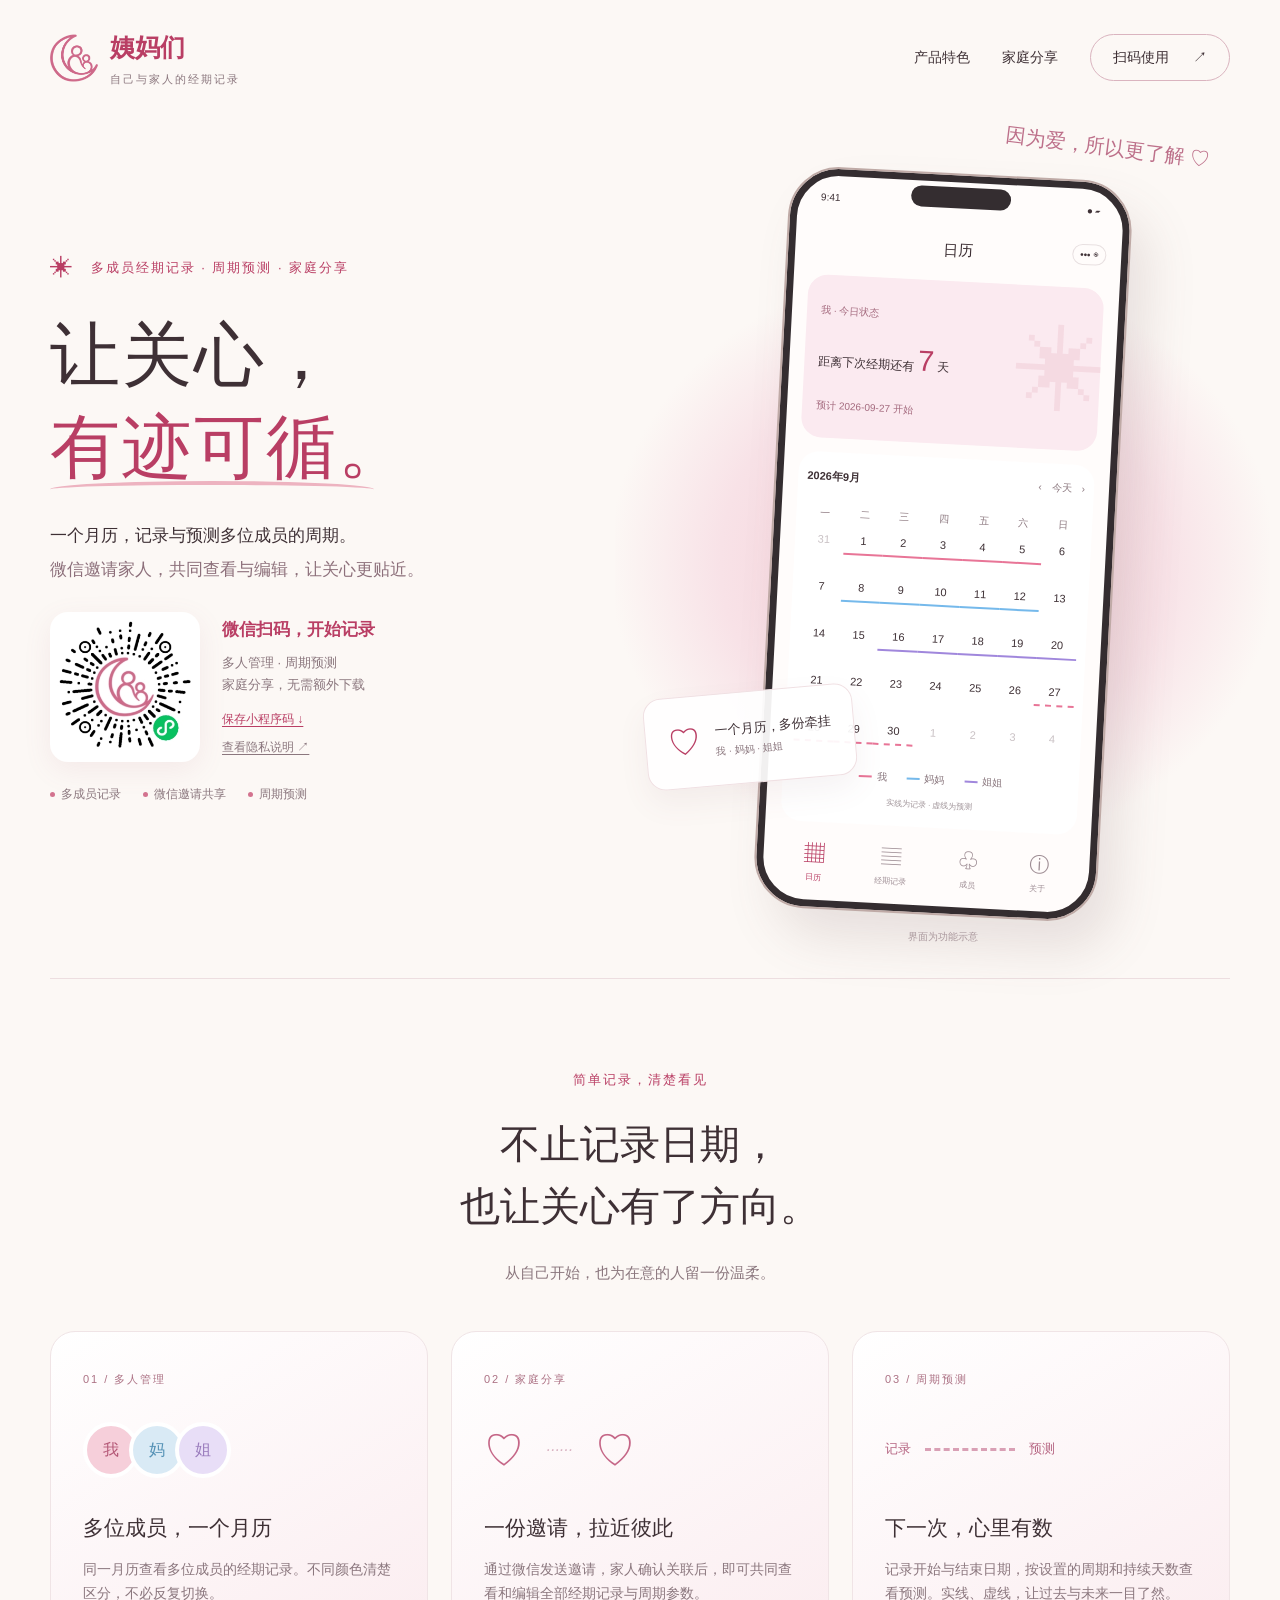
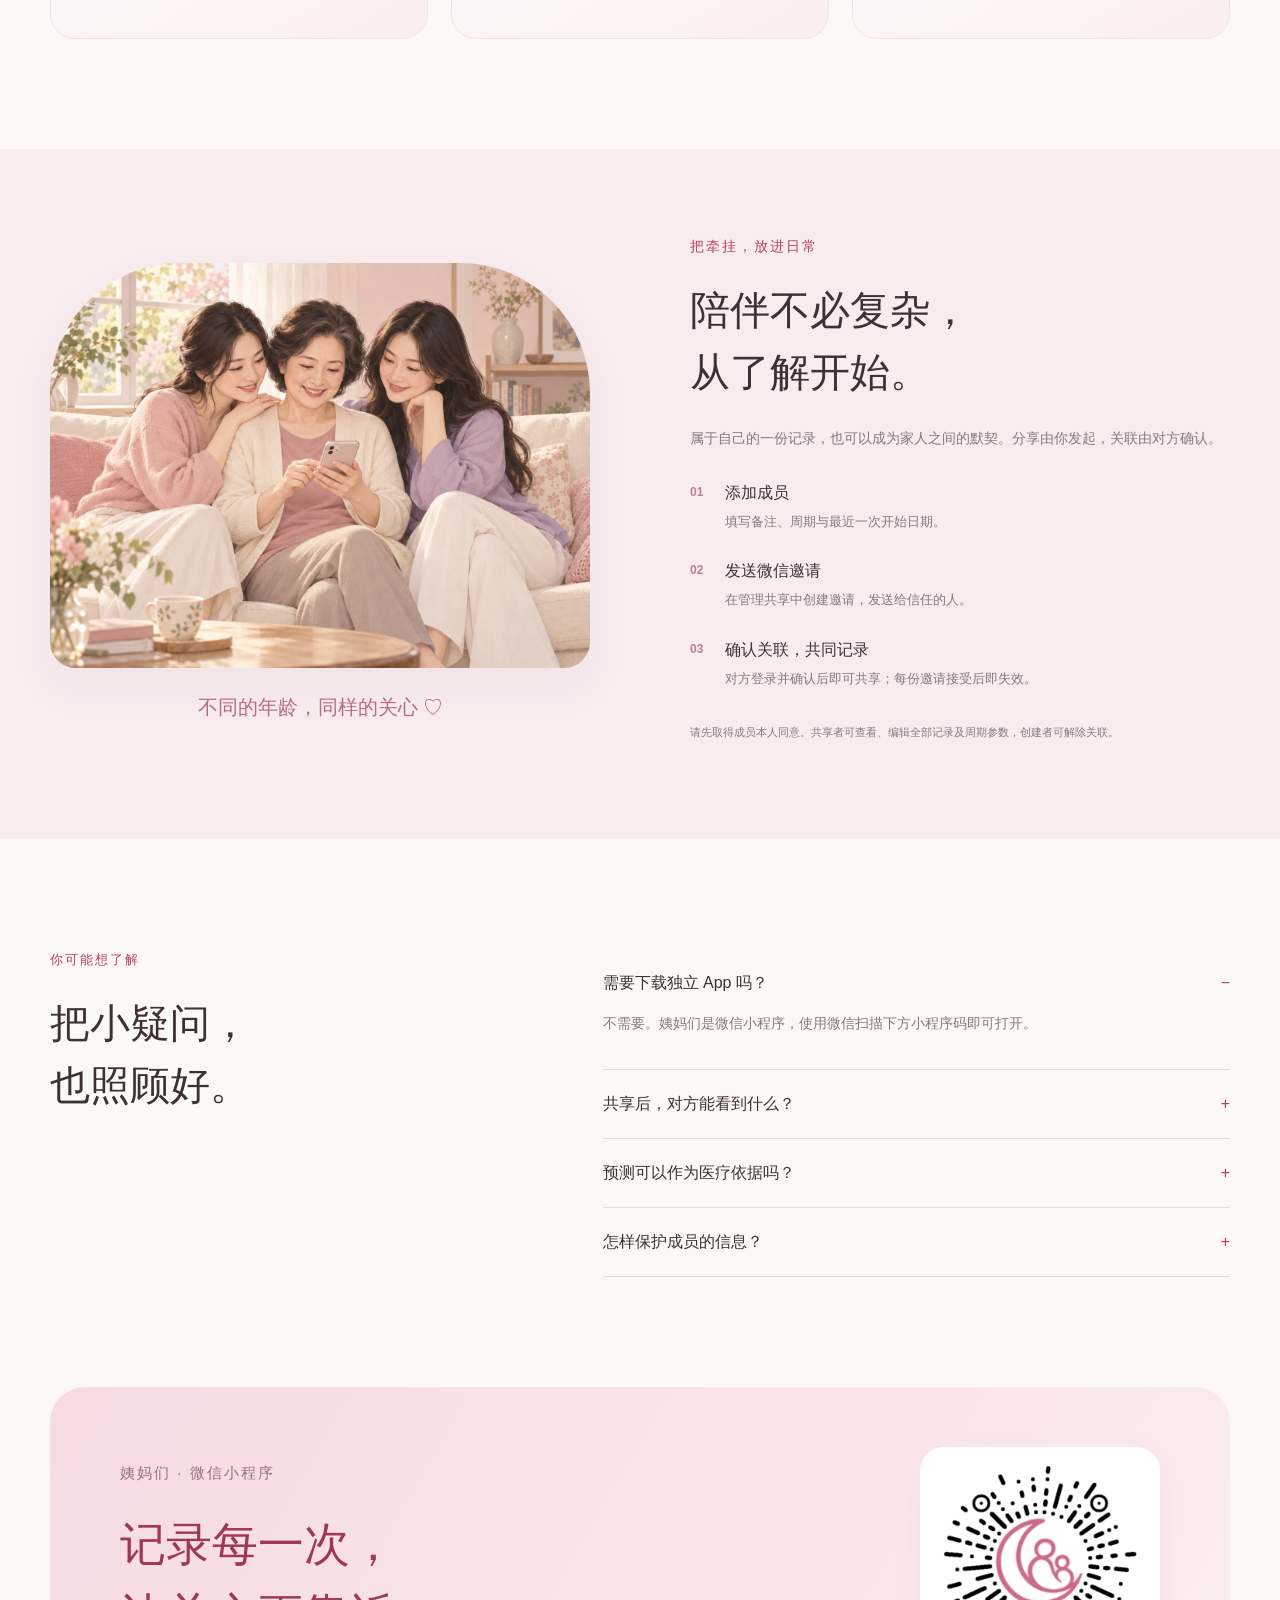
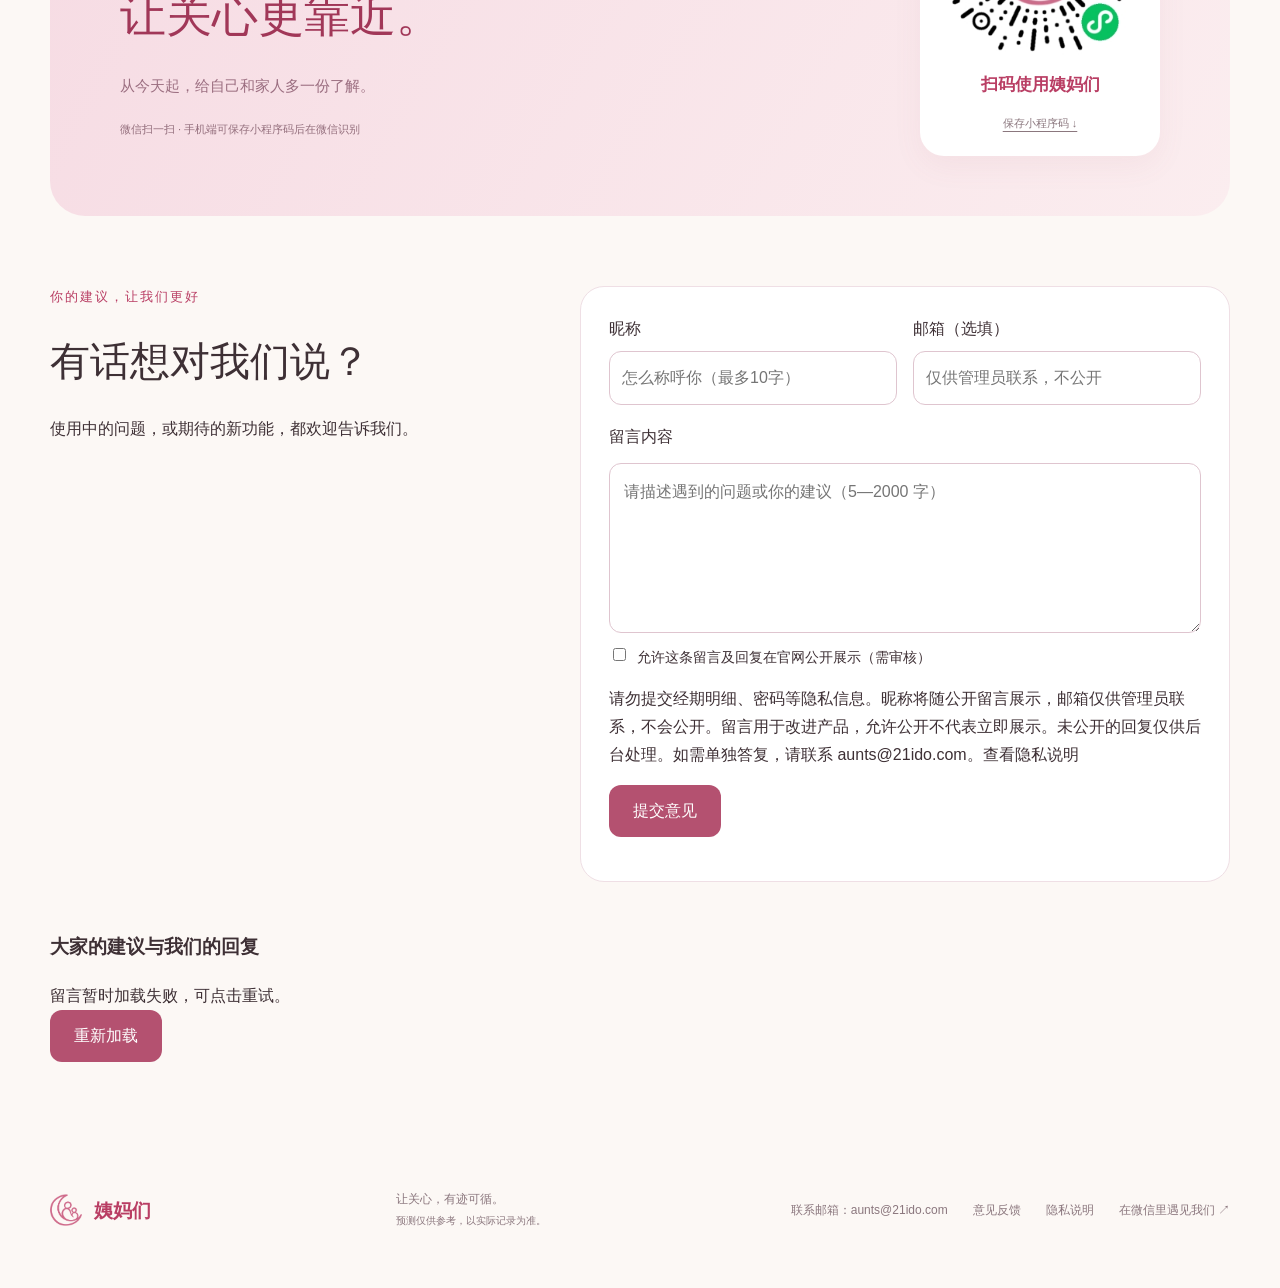
==== commit ee7b256d: "fix: limit website feedback nicknames to ten characters" ====
--- a/index.html
+++ b/index.html
@@ -25,6 +25,6 @@
 <section class="sharing" id="sharing"><div class="wrap sharing-inner"><figure class="sharing-visual family-photo"><img src="assets/family.png" alt="母亲与两位成年女儿在沙发上一起看手机，温馨分享日常" width="1024" height="768" loading="lazy"><figcaption>不同的年龄，同样的关心 ♡</figcaption></figure><div class="sharing-copy"><p class="eyebrow">把牵挂，放进日常</p><h2>陪伴不必复杂，<br>从了解开始。</h2><p>属于自己的一份记录，也可以成为家人之间的默契。分享由你发起，关联由对方确认。</p><ol><li><b>01</b><div><h3>添加成员</h3><p>填写备注、周期与最近一次开始日期。</p></div></li><li><b>02</b><div><h3>发送微信邀请</h3><p>在管理共享中创建邀请，发送给信任的人。</p></div></li><li><b>03</b><div><h3>确认关联，共同记录</h3><p>对方登录并确认后即可共享；每份邀请接受后即失效。</p></div></li></ol><p class="small-note">请先取得成员本人同意。共享者可查看、编辑全部记录及周期参数，创建者可解除关联。</p></div></div></section>
 <section class="faq wrap"><div><p class="eyebrow">你可能想了解</p><h2>把小疑问，<br>也照顾好。</h2></div><div class="questions"><details open><summary>需要下载独立 App 吗？</summary><p>不需要。姨妈们是微信小程序，使用微信扫描下方小程序码即可打开。</p></details><details><summary>共享后，对方能看到什么？</summary><p>确认关联后，对方可以查看、编辑该成员全部经期记录和周期参数。你设置的成员备注和颜色仅自己可见。请只向信任的人发送邀请。</p></details><details><summary>预测可以作为医疗依据吗？</summary><p>不可以。预测按记录与设置计算，仅供日常参考，不用于诊断、避孕或其他医疗决策。</p></details><details><summary>怎样保护成员的信息？</summary><p>添加他人信息前请取得本人同意，共享前确认接收者身份。可在小程序内删除记录或解除共享，详细说明请阅读<a class="text-link" href="privacy.html">隐私说明</a>。</p></details></div></section>
 <section class="experience wrap" id="experience"><div><p class="eyebrow">姨妈们 · 微信小程序</p><h2>记录每一次，<br>让关心更靠近。</h2><p>从今天起，给自己和家人多一份了解。</p><span class="experience-tip">微信扫一扫 · 手机端可保存小程序码后在微信识别</span></div><div class="qr-card"><img src="assets/miniapp-code.jpg" alt="姨妈们微信小程序码，使用微信扫码使用" width="258" height="258" loading="lazy"><strong>扫码使用姨妈们</strong><a href="assets/miniapp-code.jpg" download="姨妈们小程序码.jpg">保存小程序码 ↓</a></div></section>
-<section class="feedback-section wrap" id="feedback"><div><p class="eyebrow">你的建议，让我们更好</p><h2>有话想对我们说？</h2><p>使用中的问题，或期待的新功能，都欢迎告诉我们。</p></div><form id="feedback-form" class="feedback-form"><div class="feedback-contact"><label for="feedback-nickname">昵称<input id="feedback-nickname" maxlength="20" required placeholder="怎么称呼你（最多20字）" autocomplete="nickname"></label><label for="feedback-email">邮箱（选填）<input id="feedback-email" type="email" maxlength="254" placeholder="仅供管理员联系，不公开" autocomplete="email"></label></div><label for="feedback-content">留言内容</label><textarea id="feedback-content" minlength="5" maxlength="2000" rows="5" required placeholder="请描述遇到的问题或你的建议（5—2000 字）"></textarea><div class="feedback-trap" aria-hidden="true"><label>Website<input id="feedback-website" tabindex="-1" autocomplete="off"></label></div><label class="feedback-consent"><input id="feedback-public" type="checkbox">允许这条留言及回复在官网公开展示（需审核）</label><p class="small-note">请勿提交经期明细、密码等隐私信息。昵称将随公开留言展示，邮箱仅供管理员联系，不会公开。留言用于改进产品，允许公开不代表立即展示。未公开的回复仅供后台处理。如需单独答复，请联系 aunts@21ido.com。<a href="privacy.html">查看隐私说明</a></p><button type="submit" id="feedback-submit">提交意见</button><p id="feedback-result" role="status" aria-live="polite"></p></form><div class="feedback-public-list"><h3>大家的建议与我们的回复</h3><div id="feedback-list" aria-live="polite"></div><button id="feedback-more" type="button" hidden>加载更多</button></div></section>
+<section class="feedback-section wrap" id="feedback"><div><p class="eyebrow">你的建议，让我们更好</p><h2>有话想对我们说？</h2><p>使用中的问题，或期待的新功能，都欢迎告诉我们。</p></div><form id="feedback-form" class="feedback-form"><div class="feedback-contact"><label for="feedback-nickname">昵称<input id="feedback-nickname" maxlength="10" required placeholder="怎么称呼你（最多10字）" autocomplete="nickname"></label><label for="feedback-email">邮箱（选填）<input id="feedback-email" type="email" maxlength="254" placeholder="仅供管理员联系，不公开" autocomplete="email"></label></div><label for="feedback-content">留言内容</label><textarea id="feedback-content" minlength="5" maxlength="2000" rows="5" required placeholder="请描述遇到的问题或你的建议（5—2000 字）"></textarea><div class="feedback-trap" aria-hidden="true"><label>Website<input id="feedback-website" tabindex="-1" autocomplete="off"></label></div><label class="feedback-consent"><input id="feedback-public" type="checkbox">允许这条留言及回复在官网公开展示（需审核）</label><p class="small-note">请勿提交经期明细、密码等隐私信息。昵称将随公开留言展示，邮箱仅供管理员联系，不会公开。留言用于改进产品，允许公开不代表立即展示。未公开的回复仅供后台处理。如需单独答复，请联系 aunts@21ido.com。<a href="privacy.html">查看隐私说明</a></p><button type="submit" id="feedback-submit">提交意见</button><p id="feedback-result" role="status" aria-live="polite"></p></form><div class="feedback-public-list"><h3>大家的建议与我们的回复</h3><div id="feedback-list" aria-live="polite"></div><button id="feedback-more" type="button" hidden>加载更多</button></div></section>
 </main><footer class="wrap footer"><a class="brand" href="#"><img src="assets/logo.png" alt="" width="32" height="32"><span>姨妈们</span></a><p>让关心，有迹可循。<br><small>预测仅供参考，以实际记录为准。</small></p><div class="footer-links"><a href="mailto:aunts@21ido.com">联系邮箱：aunts@21ido.com</a><a href="#feedback">意见反馈</a><a href="privacy.html">隐私说明</a><a href="#experience">在微信里遇见我们 ↗</a></div></footer>
 </body></html>
